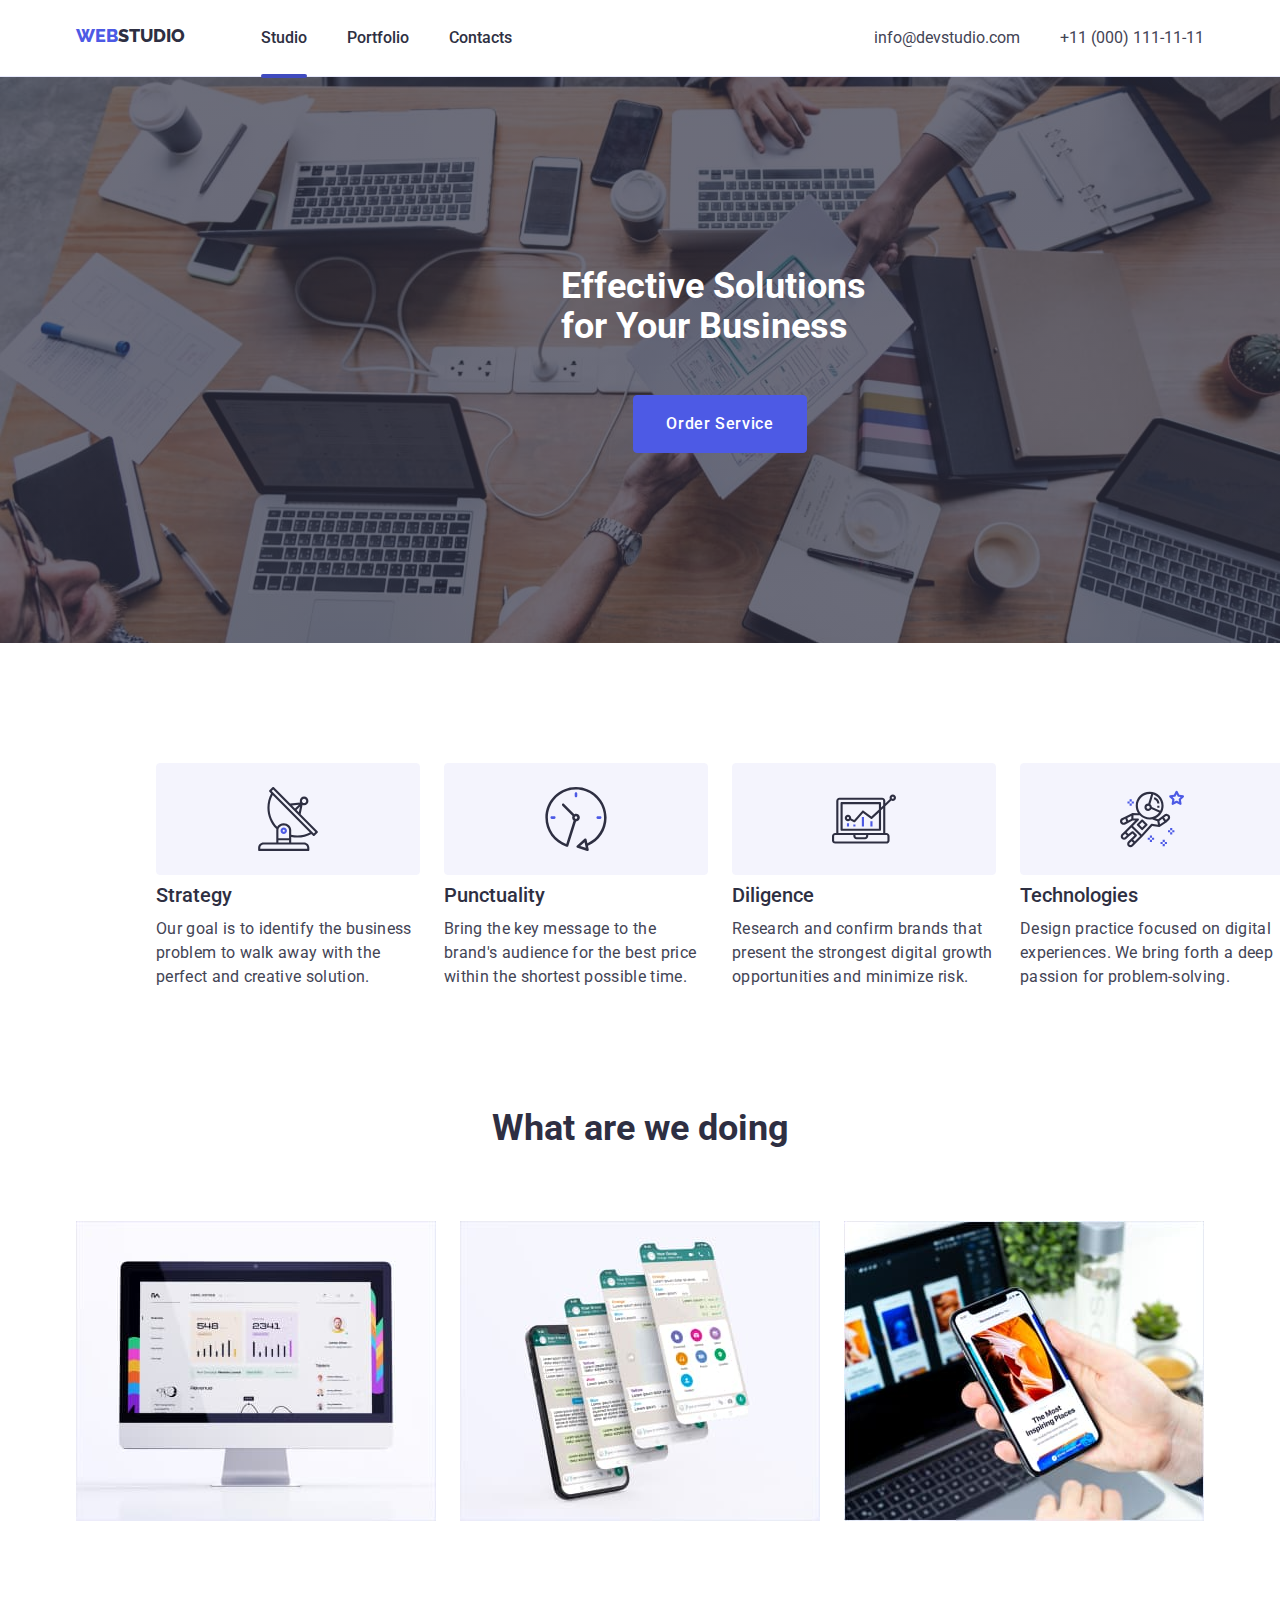
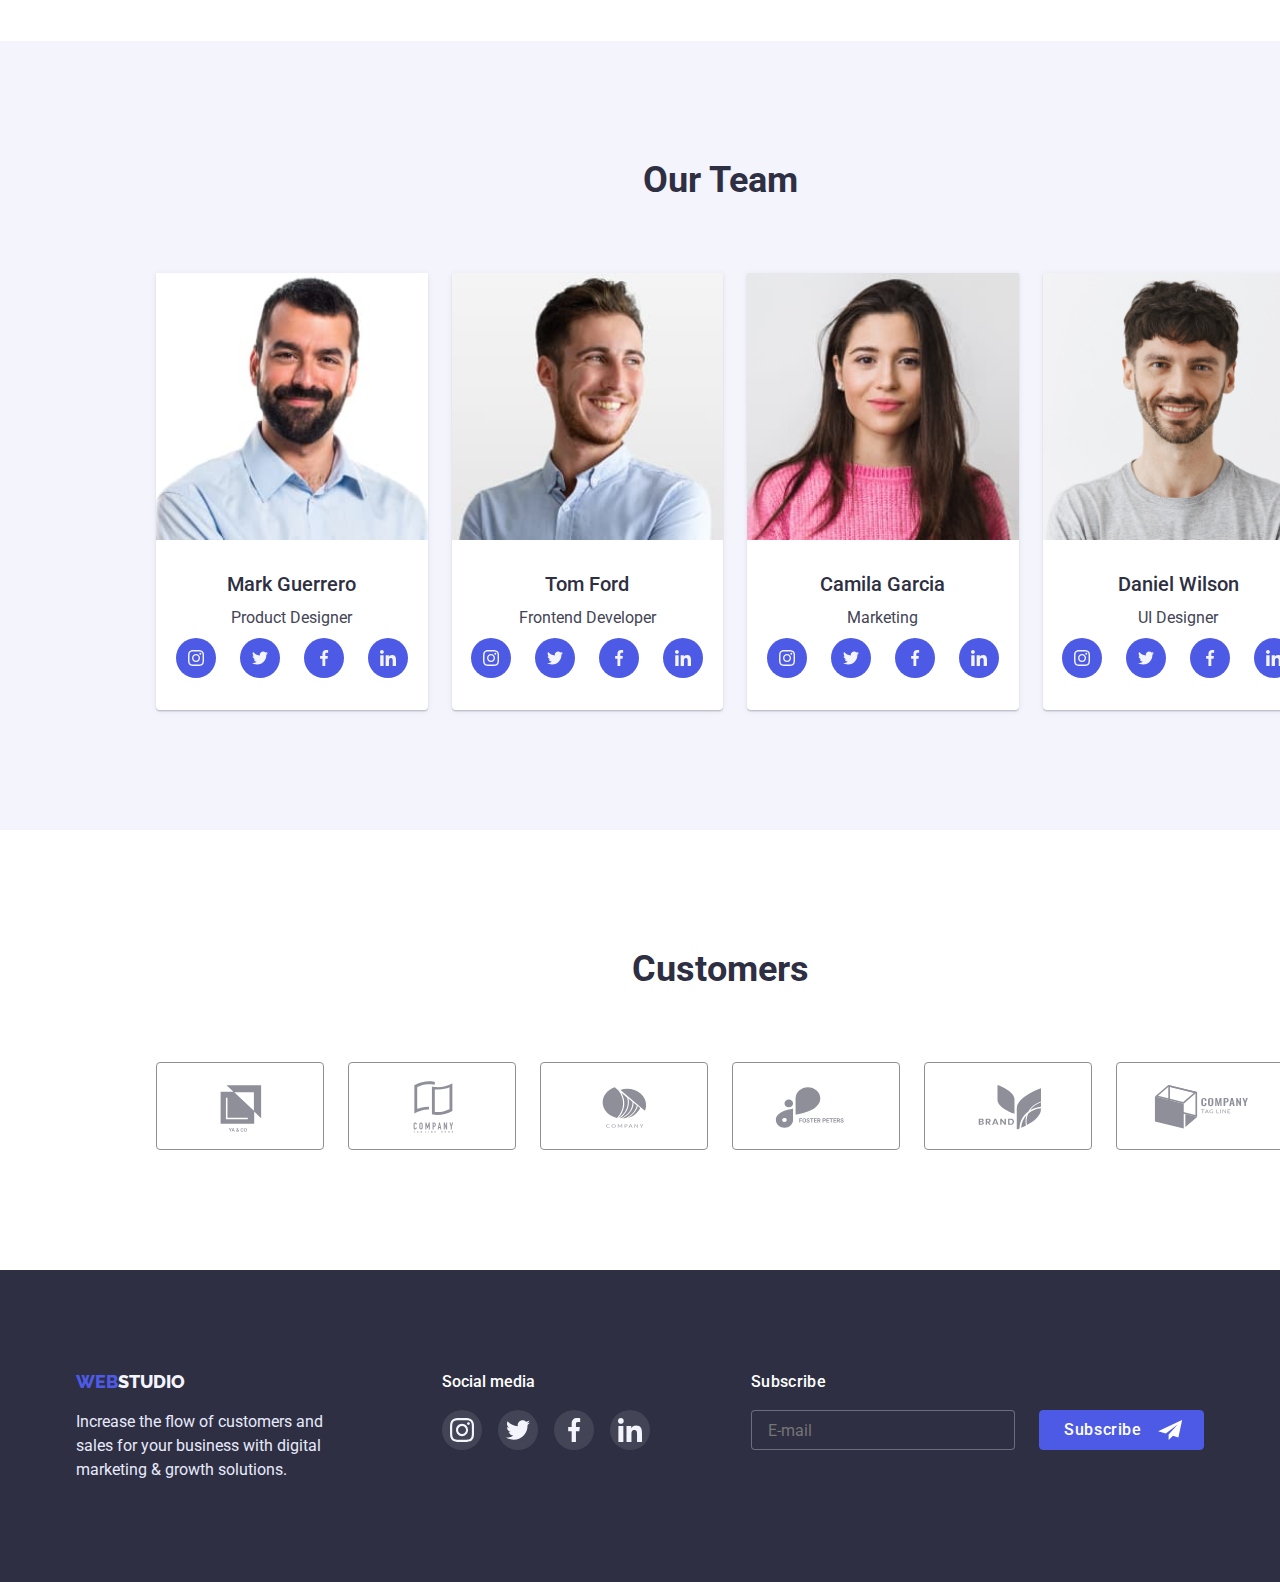
==== index.html @ 5dff62a4 "change" ====
<!DOCTYPE html>
<html lang="en">
<head>
    <meta charset="UTF-8">
    <meta http-equiv="X-UA-Compatible" content="IE=edge">
    <meta name="viewport" content="width=device-width, initial-scale=1.0">
    <link rel="preconnect" href="https://fonts.googleapis.com">
    <link rel="preconnect" href="https://fonts.gstatic.com" crossorigin>
    <link href="https://fonts.googleapis.com/css2?family=Raleway:wght@800&family=Roboto:wght@400;500;700;900&display=swap" rel="stylesheet">
    <link rel="stylesheet" href="https://cdnjs.cloudflare.com/ajax/libs/modern-normalize/1.1.0/modern-normalize.min.css">   
    <link rel="stylesheet" href="./css/style.css">
    <link rel="stylesheet" href="./css/styles.css">
    <title>Document</title>
</head>
<body>
    <!--Header-->
<header class="header">
    <div class="container header-container">
<nav class="nav">
     <a class="logo" href="./index.html"><span class="site-logo">WEB</span>STUDIO</a>
<ul class="nav-list list">
    <li class="header-item"> <a class="nav-link current" href="./index.html" >Studio</a> </li>
    <li class="header-item"> <a class="nav-link "  href="./portfolio.html">Portfolio</a> </li>
    <li class="header-item"> <a class="nav-link" href="./index.html">Contacts</a> </li>
</ul>
</nav>
<address class="address">
    <ul class="adress-list list"> 
    <li class="adress-item">
    <a class="mail-link" href="mailto:info@devstudio.com">info@devstudio.com</a>
    </li>
    <li class="adress-item">
        <a class="tel-link" href="tel:+110001111111">+11 (000) 111-11-11</a>
    </li>
    </ul>
</address>
</div>
</header>
<!--Main-->
<main>
    <!--Section 1-->
<section class="hero"> 
<div class="container">
     <h1 class="hero-text">Effective Solutions <span class="capitallize-hero">for</span> Your Business</h1>
    <button class="button-hero" type="button" data-modal-open>Order Service</button>
</div>
</section>
<!--Section 2-->
<section class="section">
    <div class="container">
    <h2 hidden> Our opportunities</h2>
    <div class="main-container-item">
<ul class="main-list list">
    <li class="main-item"> 
    <div class="icon-main">
    <svg class="icon-main-item"><use href="./images/icons.svg#icon-antenna"></use></svg>
    </div>
    <div class="title-main-div"><h3 class="main-title">Strategy</h3> </div> <p class="main-text">Our goal is to identify the business problem to walk away with the perfect and creative solution.</p>
</li>
<li class="main-item"> 
    <div class="icon-main">
        <svg class="icon-main-item"><use href="./images/icons.svg#icon-clock"></use></svg>
    </div>
    <div class="title-main-div"> <h3 class="main-title">Punctuality</h3> </div> <p class="main-text">Bring the key message to the brand's audience for the best price within the shortest possible time.
</p> 
</li>
<li class="main-item">
    <div class="icon-main">
        <svg class="icon-main-item"><use href="./images/icons.svg#icon-diagram"></use></svg>
    </div>
    <div class="title-main-div"> <h3 class="main-title">Diligence</h3> </div> <p class="main-text">Research and confirm brands that present the strongest digital growth opportunities and minimize risk.
    </p>
</li>
<li class="main-item"> 
    <div class="icon-main">
        <svg class="icon-main-item"><use href="./images/icons.svg#icon-astronaut"></use></svg>
    </div>
    <div class="title-main-div"> <h3 class="main-title">Technologies</h3> </div> <p class="main-text">Design practice focused on digital experiences. We bring forth a deep passion for problem-solving.
    </p> 
</li>
 </ul>
</div>
</div>
</section>
<!--Section 3-->
<section class="photos">
    <div class="container ">
<h2 class="photos-title">What are we doing</h2>
<ul class="photos-list list">
    <li class="photos-item"><img src="./images/photo-1.jpg" alt="pc" width="360"></li>
    <li class="photos-item"><img src="./images/photo-2.jpg" alt="mobile app" width="360"></li>
    <li class="photos-item"><img src="./images/photo-3.jpg" alt="phone in hand" width="360"></li>
</ul>
</div>
</section>
<!--Section 4-->
<section class="main-team">
    <div class="container team-container">
    <h2 class="team">Our Team</h2>
    <div class="team-container-item">
    <ul class="team-list list">
    <li class="team-item">
        <img src="./images/mark-photo.jpg" alt="mark on photo" width="264">
        <div class="team-content">
        <h3 class="team-title">Mark Guerrero</h3> <p class="team-text">Product Designer</p>
        <ul class="icon-social-list">
            <li class="icon-social-item"> <a class="icon-social-link" href="https://www.instagram.com/" target="_blank"><svg width="16" height="16"><use href="./images/icons.svg#icon-instagram"></use></svg> </a></li>
            <li class="icon-social-item"> <a class="icon-social-link" href="https://twitter.com/" target="_blank"><svg width="16" height="16"><use href="./images/icons.svg#icon-twitter"></use></svg> </a></li>
            <li class="icon-social-item"> <a class="icon-social-link" href="https://www.facebook.com/" target="_blank"><svg width="16" height="16"><use href="./images/icons.svg#icon-facebook"></use></svg> </a></li>
            <li class="icon-social-item"> <a class="icon-social-link" href="https://www.linkedin.com/" target="_blank"><svg width="16" height="16"><use href="./images/icons.svg#icon-linkedin"></use></svg> </a></li>
        </ul>
        </div>
    </li>
    <li class="team-item"> <img src="./images/tom-photo.jpg" alt="tom on photo" width="264">
        <div class="team-content">
        <h3 class="team-title">Tom Ford</h3> <p class="team-text">Frontend Developer</p>
        <ul class="icon-social-list">
            <li class="icon-social-item"> <a class="icon-social-link" href="https://www.instagram.com/" target="_blank"><svg width="16" height="16"><use href="./images/icons.svg#icon-instagram"></use></svg> </a></li>
            <li class="icon-social-item"> <a class="icon-social-link" href="https://twitter.com/" target="_blank"><svg width="16" height="16"><use href="./images/icons.svg#icon-twitter"></use></svg> </a></li>
            <li class="icon-social-item"> <a class="icon-social-link" href="https://www.facebook.com/" target="_blank"><svg width="16" height="16"><use href="./images/icons.svg#icon-facebook"></use></svg> </a></li>
            <li class="icon-social-item"> <a class="icon-social-link" href="https://www.linkedin.com/" target="_blank"><svg width="16" height="16"><use href="./images/icons.svg#icon-linkedin"></use></svg> </a></li>
        </ul>
    </div>
    </li>
    <li class="team-item"> <img src="./images/camila-photo.jpg" alt="camila on photo" width="264">
        <div class="team-content">
        <h3 class="team-title">Camila Garcia</h3> <p class="team-text">Marketing</p>
        <ul class="icon-social-list">
            <li class="icon-social-item"> <a class="icon-social-link" href="https://www.instagram.com/" target="_blank"><svg width="16" height="16"><use href="./images/icons.svg#icon-instagram"></use></svg> </a></li>
            <li class="icon-social-item"> <a class="icon-social-link" href="https://twitter.com/" target="_blank"><svg width="16" height="16"><use href="./images/icons.svg#icon-twitter"></use></svg> </a></li>
            <li class="icon-social-item"> <a class="icon-social-link" href="https://www.facebook.com/" target="_blank"><svg width="16" height="16"><use href="./images/icons.svg#icon-facebook"></use></svg> </a></li>
            <li class="icon-social-item"> <a class="icon-social-link" href="https://www.linkedin.com/" target="_blank"><svg width="16" height="16"><use href="./images/icons.svg#icon-linkedin"></use></svg> </a></li>
        </ul>
    </div>
    </li>
    <li class="team-item"> <img src="./images/danial-photo.jpg" alt="daniel on photo" width="264">
        <div class="team-content">
        <h3 class="team-title">Daniel Wilson</h3> <p class="team-text">UI Designer</p>
        <ul class="icon-social-list">
            <li class="icon-social-item"> <a class="icon-social-link" href="https://www.instagram.com/" target="_blank"><svg width="16" height="16"><use href="./images/icons.svg#icon-instagram"></use></svg> </a></li>
            <li class="icon-social-item"> <a class="icon-social-link" href="https://twitter.com/" target="_blank"><svg width="16" height="16"><use href="./images/icons.svg#icon-twitter"></use></svg> </a></li>
            <li class="icon-social-item"> <a class="icon-social-link" href="https://www.facebook.com/" target="_blank"><svg width="16" height="16"><use href="./images/icons.svg#icon-facebook"></use></svg> </a></li>
            <li class="icon-social-item"> <a class="icon-social-link" href="https://www.linkedin.com/" target="_blank"><svg width="16" height="16"><use href="./images/icons.svg#icon-linkedin"></use></svg> </a></li>
        </ul>
    </div>
    </div>
    </li>
    </ul>
</div>
</section>
<!--Section 5-->
<section class="customers">
    <div class="container customers-icon" >
        <h2 class="customers-title">Customers</h2>
        <div class="customers-container-item">
        <ul class="customers-list list">
            <li class="customer-item">  <svg class="icon-customer" width="104" height="56"><use  href="./images/icons.svg#icon-logo-1"></use></svg></li>
            <li class="customer-item">  <svg class="icon-customer" width="104" height="56"><use href="./images/icons.svg#icon-logo-2"></use></svg></li>
            <li class="customer-item">  <svg class="icon-customer" width="104" height="56"><use href="./images/icons.svg#icon-logo-3"></use></svg></li>
            <li class="customer-item">  <svg class="icon-customer" width="104" height="56"><use href="./images/icons.svg#icon-logo-4"></use></svg></li>
            <li class="customer-item">  <svg class="icon-customer" width="104" height="56"><use href="./images/icons.svg#icon-logo-5"></use></svg></li>
            <li class="customer-item">  <svg class="icon-customer" width="104" height="56"><use href="./images/icons.svg#icon-logo-6"></use></svg></li>
        </ul>
    </div>
    </div>

</section>
</main>
<!--Footer-->
<footer class="footer">
    <div class="container container-footer">
    <div class="footer-container">
    <a class="logo-footer" href="./index.html"><span class="site-logo">WEB</span>STUDIO</a>
<p class="footer-text">
 Increase the flow of customers and sales for your business with digital marketing & growth solutions.
</p>
</div>
<div class="footer-container-social">
    <h3 class="footer-social-title">Social media</h3>
    <ul class="footer-social-list">
        <li class="footer-social-item"> <a class="footer-social-link" href="https://www.instagram.com/" target="_blank"><svg width="24" height="24"><use href="./images/icons.svg#icon-instagram"></use></svg> </a></li>
        <li class="footer-social-item"> <a class="footer-social-link" href="https://twitter.com/" target="_blank"><svg width="24" height="24"><use href="./images/icons.svg#icon-twitter"></use></svg> </a></li>
        <li class="footer-social-item"> <a class="footer-social-link" href="https://www.facebook.com/" target="_blank"><svg width="24" height="24"><use href="./images/icons.svg#icon-facebook"></use></svg> </a></li>
        <li class="footer-social-item"> <a class="footer-social-link" href="https://www.linkedin.com/" target="_blank"><svg width="24" height="24"><use href="./images/icons.svg#icon-linkedin"></use></svg> </a></li>
    </ul>
</div>
<form class="subscribe">
<div class="subscribe-form"> 
<label class="title-subscribe">Subscribe</label>
<input class="footer-subscribe" type="email" name="email" placeholder="E-mail">
</div>
<button class="button-subscribe-footer" type="submit">Subscribe <span class="block-ison-subscribe"><svg class="icon-subscribe" width="24" height="20"><use href="./images/icons.svg#icon-icon-send"></use></svg></span></button>
</form>
</div>
</footer>
<div class="backdrop is-hidden" data-modal>
    <div class="modal-btn">
    <button class="button-hero-close" type="button" data-modal-close>
    <svg  class="icon-cross" width="8" height="8"><use href="./images/icons.svg#icon-cross"></use></svg>
    </button>
     <form class="form">
        <div class="form-text">
          <p class="text-form">Leave your contacts and we will call you back</p>
        </div>
        <div class="form-pitch">
        <label for="name" class="form-label">Name</label>
        <input type="name" name="name" id="name" class="form-input"/>
        <svg class="icon-form" width="18" height="18"><use href="./images/icons.svg#icon-icon-human"></use></svg>
        </div>
        <div class="form-pitch">
        <label for="tel">Phone</label>
        <input type="tel" name="phone" id="tel">
        <svg class="icon-form-big" width="18" height="24"><use href="./images/icons.svg#icon-icon-phone"></use></svg>
        </div>
        <div class="form-pitch">
        <label for="mail">Email</label>
        <input type="email" name="mail" id="mail">
        <svg class="icon-form-big" width="18" height="24"><use href="./images/icons.svg#icon-icon-email"></use></svg>
        </div>
        <div class="textarea">
            <label for="coment">Comment</label>
        <textarea type="text-area" name="comment" id="coment" placeholder="Text input"></textarea>
        </div>
        <label class="checkbox-pitch" for="policy">
          <input class="checkbox" type="checkbox" name="policy" value="policy" id="policy">
          <span class="border-checkbox"></span>
          <span class="text-checkbox"> I accept the terms and conditions of the <a class="form-privacy" href="">Privacy Policy</a> </span>
        </label>
        <div class="button-form-send">
        <button class="button-form" type="submit">Send</button>
        </div>
     </form>
    </div>
<script src="./js/modal.js"></script>
</body>
</html>
---- css/style.css ----
*,
*::before,
*::after {
    box-sizing: border-box;
}
:root {
  --primary-font: 'Raleway', sans-serif;
  --text-hover-focus-color: #404BBF;
  --primary-text-color: #2E2F42;
  --secondari-text-color: #434455;
}

.list {
    list-style: none;
    margin: 0;
    padding: 0;
}

h1, h2, h3, h4, h5, h6, p {
    margin: 0;
}

ul {
    margin: 0;
}

/*-------COMPONENTS-------*/

.container {
    padding: 0 15px;
    margin-left: auto; 
    margin-right: auto;
    width: 1158px;
}

@media screen and (min-width: 320px) {
    .container {
        width: 428px;
    }
}

    @media screen and (min-width: 768px) {
        .container {
            width: 768px;
        }
    } 

         @media screen and (min-width: 1140px) {
            .container {
                width: 1158px;
            }

        }

.button-container, .header-container, .nav-list, .adress-list, .button-list, .images-list, .photos-list, .icon-item, .team-list-icons, .team-icon, .subscribe  {
    display: flex;
}

.hero-text, .button-hero {
    display: block;
}

.section, .photos {
    padding-top: 120px;
}

.portfolio-main {
    padding-top: 100px;
    padding-bottom: 120px;
}

.header, .image-border {
    border: 1px solid #E7E9FC;
    border-top-style: none;
}

.logo, .nav-link, .mail-link, .tel-link {
    padding-top: 24px;
    padding-bottom: 28px;
}

img {
    display: block;
    width: 100%;
    max-width: 100%;
    height: auto;
}

body {
    /* padding-top: 73px; */
    background-color: #FFFFFF;
    font-family: 'Roboto', sans-serif;
    color:var(--secondari-text-color)
}

/*--------Logo--------*/

.logo {
    font-family: var(--primary-font);
    color: var(--primary-text-color);
    font-weight: 800;
    font-size: 18px;
    line-height: 1.33;
    text-decoration:none;
}
.site-logo {
    color: #4D5AE5;
}


/*--------HEADER container---------*/

.header {
    border-top-style: none;
    border-left-style: none;
    border-right-style: none;
    box-shadow: 0px 2px 1px rgba(46, 47, 66, 0.08), 0px 1px 1px rgba(46, 47, 66, 0.16), 0px 1px 6px rgba(46, 47, 66, 0.08);
} 

.header-container {
    align-items: center;   
} 

/*--------NAV--------*/
.nav {
    display: flex;
    align-items: center;
}

.nav-list {
    margin-left: 76px;
}

.nav-list .header-item:not(:last-child) {
    margin-right: 40px;
}

.nav-link {
font-weight: 500;
font-size: 16px;
line-height: 1.5;
color: #2E2F42;
text-decoration: none;

transition-property: color;
transition-duration: 250ms;
transition-timing-function: cubic-bezier(0.4, 0, 0.2, 1);

}

.current {
    position: relative;
}

 .current::after {
    content: "";
    display: block;
    position: absolute;
    border-radius: 2px;
    background-color: #404BBF;
    width: 100%;
    height: 4px;
    margin-top: 24px;
    
 }


/*-----HOVER-FOCUS------*/

.nav-link:hover,
.nav-link:focus,
.mail-link:hover,
.mail-link:focus,
.tel-link:hover,
.tel-link:focus {
 color: var(--text-hover-focus-color);
}
/*---------Contact--------*/

address {
    margin-left: auto;
}

.adress-list .adress-item:first-child {
 margin-right: 40px;
}

.mail-link,
.tel-link {

font-style: normal;
font-weight: 400;
font-size: 16px;
line-height: 1.5;
text-decoration: none;
color: var(--secondari-text-color); 

transition-property: color;
transition-duration: 250ms;
transition-timing-function: cubic-bezier(0.4, 0, 0.2, 1);

}

/*-----Hero-----*/


.hero-text {
   font-weight: 700;
   font-size: 56px;
   line-height:1.11;
   color: #FFFFFF;
   max-width: 494px;
   margin-left: auto;
   margin-right: auto;
   }


    .hero {
        width: 1440px;
        background-image: linear-gradient( rgba(46, 47, 66, 0.7), rgba(46, 47, 66, 0.7)), url(../images/backround-hero.jpg);
        background-size: cover;
        background-repeat: no-repeat;
        padding-top: 190px;
        padding-bottom: 190px;
        }

        .hero-text {    
            margin-bottom: 50px;
            font-weight: 700;
            font-size: 56px;
            line-height:1.11;
            color: #FFFFFF;
            margin: 0 auto;
            margin-bottom: 48px;
            max-width: 500px;
            }

            @media screen and (min-width: 320px) {
                .hero {
                width: 428px;
                background-image: linear-gradient( rgba(46, 47, 66, 0.7), rgba(46, 47, 66, 0.7)), url(../images/backround-hero.jpg);
                background-size: cover;
                background-repeat: no-repeat;
                padding-top: 112px;
                padding-bottom: 112px;
            }
            
            .hero-text {
            font-size: 36px;
            line-height:1.11;
            color: #FFFFFF;
            max-width: 318px;
            }
            .capitallize-hero {
            
               text-transform: capitalize;
               font-size: 36px;
               line-height:1.11;
               color: #FFFFFF;
               margin-left: auto;
               margin-right: auto;
            }
            }


            @media screen and (min-width: 768px) {
                .hero {
                    width: 768px;
                    background-image: linear-gradient( rgba(46, 47, 66, 0.7), rgba(46, 47, 66, 0.7)), url(../images/backround-hero.jpg);
                    background-size: cover;
                    background-repeat: no-repeat;
                    padding-top: 112px;
                    padding-bottom: 108px;
                     }

                     .capitallize-hero {
                        text-transform: lowercase;
                    }

            }

          @media screen and (min-width: 1140px) {
               .hero {
                width: 1440px;
                background-image: linear-gradient( rgba(46, 47, 66, 0.7), rgba(46, 47, 66, 0.7)), url(../images/backround-hero.jpg);
                background-size: cover;
                background-repeat: no-repeat;
                padding-top: 190px;
                padding-bottom: 190px;
               }
          }


.button-hero {

background-color: #4D5AE5;
font-weight: 500;
font-size: 16px;
line-height: 1.5;
cursor: pointer;
color: #FFFFFF;
letter-spacing: 0.04em;

border-radius: 4px;
margin: 0 auto;
padding: 16px 32px;
border: 1px solid #4D5AE5;

transition-property: background-color, border;
transition-duration: 250ms;
transition-timing-function: cubic-bezier(0.4, 0, 0.2, 1);
}

.button-hero:hover,
.button-hero:focus {
    border: 1px solid var(--text-hover-focus-color);
    background-color: var(--text-hover-focus-color);
}

/*-----Main-----*/

    .section {
        width: 428px;
        padding-top: 96px;
     }

     .main-container-item {
        margin: 0 auto;
    }

     @media screen and (max-width: 1139px) {
        .section {
            padding-bottom: 96px;
        }
     }

    .main-title {
    font-weight: 700;
    font-size: 36px;
    line-height: 1.11;
    }

    .main-text {
    font-weight: 500;
    letter-spacing: 0.02em;
    font-size: 16px;
    line-height: 1.5;
    color: var(--secondari-text-color);
    }

    .main-container-item {
        width: 396px;
    }

    .main-list {
        display: flex;
        flex-wrap: wrap;
        margin-top: -72px;
    }

     .main-item {
            margin-top: 72px;
        }

    @media  screen and (min-width: 768px) {
        .section {
            width: 768px;
        }
        .main-container-item {
            width: 736px;
        }
        .main-list {
            margin-left: -24px;
        }
        .main-item {
            flex-basis: calc((100% / 2) - 24px);
            margin-left: 24px;
        }
    }

    @media screen and (min-width: 1140px) {
        .section {
            width: 1440px;
            padding-top: 120px;
        }
        .main-container-item {
            width: 1128px;
        }
        .main-item {
            flex-basis: calc((100% / 4) - 24px);
        }
        .main-title {
            margin-bottom: 10px;
            font-weight: 500;
            font-size: 20px;
            line-height: 1.2;
            color: var(--primary-text-color)
            }
        .main-text {
            font-weight: 400;
            font-size: 16px;
            line-height: 1.5;
            color: var(--secondari-text-color);
            }
        }      

    @media screen and (max-width: 428px) {
        .title-main-div {
            display: flex;
            justify-content: center;
            margin-bottom: 8px;
        } 
    }
@media screen and (max-width: 1139px) {
    .icon-main {
        position: absolute;
        opacity: 0;
    }
}
            
        .icon-main {
            display: flex;
            justify-content: center;
            align-items: center;
            width: 264px;
            height: 112px;
            border: 1px solid #F4F4FD;
            background-color: #F4F4FD;
            border-radius: 4px;
            margin-bottom: 8px;
            }

        
            .icon-main-item {
                height: 64px;
                width: 64px;
            }




/*------------Main-photos-list---------------*/

@media screen and (max-width: 1140px) {
    
.photos {
    opacity: 0;
    position: absolute;
}
}

.photos-container {
 padding-bottom: 120px;
}

.photos {
    padding-bottom: 120px;
}
.photos-list .photos-item:not(:last-child) {
 margin-right: 24px;
}

.photos-title {
  margin-bottom: 72px;

  font-weight: 700;
  font-size: 36px;
  line-height: 1.11;
  text-align: center;
  color: var(--primary-text-color)

}

/*-----Main-team-----*/

.icon-social-list {
    display: flex;
    padding: 0;
}

.icon-social-link {
    padding: 12px;
    width: 40px;
    height: 40px;
    border-radius: 50%;
}

.icon-social-item {
    display: flex;
    width: 40px;
    height: 40px;
    border-radius: 50%;
    background-color: #4D5AE5;

    transition-property: background-color;
    transition-duration: 250ms;
    transition-timing-function: cubic-bezier(0.4, 0, 0.2, 1);
}

.icon-social-item:hover,
.icon-social-link:focus {
    background-color: #404BBF;
}

.icon-social-list .icon-social-item:not(:last-child) {
    margin-right: 24px;
   }

.icons-social {
    height: 16px;
    width: 16px;
}

.main-team {
    width: 428px;
    margin: 0 auto;
    background-color: #F4F4FD;
    padding-top: 96px;
    padding-bottom: 128px;
}

.team-container-item {
    width: 264px;
    margin: 0 auto;
}

    .team-item {
        background-color: #FFFFFF;
        box-shadow: 0px 1px 6px rgba(46, 47, 66, 0.08), 0px 1px 1px rgba(46, 47, 66, 0.16), 0px 2px 1px rgba(46, 47, 66, 0.08);
        border-radius: 0px 0px 4px 4px;
        width: 100%;
    }

@media screen and (min-width: 767px) {
    
    .main-team {
        width: 768px;
    }
    .team-container-item {
        width: 552px;
    }
    .main-team {
        padding-bottom: 104px;
    }
    .team-list {
        display: flex;
        flex-wrap: wrap;
        margin-left: -24px;
        margin-top: -64px;
    }
    .team-item {
        flex-basis: calc(( 100% / 2 ) - 24px);
        margin-top: 64px;
        margin-left: 24px;
    }
}


@media screen and (min-width: 1140px) {
    .main-team {
        width: 1440px;
        padding-top: 120px;
        padding-bottom: 120px;
    }
    .team-container-item {
        width: 1158px;
    }
    .team-item {
        flex-basis: calc((100% / 4 ) - 24px);
      } 
}

@media screen and (max-width: 767px) {
    .team-item:not(:last-child) {
       margin-bottom: 72px;
    }
}


.team {
    margin-bottom: 72px;
    font-weight: 700;
    font-size: 36px;
    line-height: 1.11;
    text-align: center;
    color: var(--primary-text-color)
    }

.team-title {
margin-bottom: 10px;
font-weight: 500;
font-size: 20px;
line-height: 1.2;
color: var(--primary-text-color)
}
.team-text {
font-weight: 400;
font-size: 16px;
line-height: 1.5;
padding-bottom: 8px;
color: var(--secondari-text-color);
}

.team-content {
    display: flex;
    flex-direction: column;
    align-items: center;
    padding: 32px 16px;
}

/*--------Customers--------*/

.customers {
    margin: 0 auto;
    padding-top: 96px;
    padding-bottom: 96px;
}

.customers-title {
    font-weight: 700;
    font-size: 36px;
    line-height: 1.11;
    color: var(--primary-text-color);
    display: flex;
    justify-content: center;
    margin-bottom: 72px;
}

.customers-container-item {
    width: 376px;
    margin: 0 auto;
}

.customers-list {
    display: flex;
    flex-wrap: wrap; 
    margin-top: -72px;
    margin-left: -16px;
}

.customer-item {
    display: flex;
    align-items: center;
    justify-content: center;
    padding: 16px 32px;
    width: 168px;
    height: 88px;
    fill:#8e8f99;
    border: 1px solid #8E8F99;
    border-radius: 4px;
    cursor: pointer;

    transition-property: fill, border;
    transition-duration: 250ms;
    transition-timing-function: cubic-bezier(0.4, 0, 0.2, 1);

    flex-basis: calc((100% / 2 ) - 16px);
    margin-top: 72px;
    margin-left: 16px;
}

@media screen and (min-width: 768px) {
    .customers {
        width: 768px;
    }
    .customers-container-item {
        width: 618px;
    }
    .customers-list {
        margin-left: -24px;
    }
    .customer-item {
        flex-basis: calc((100% / 3 ) - 24px);
        margin-left: 24px;
    }
}

@media screen and (min-width: 1140px) {
    .customers {
        width: 1440px;
        padding-top: 120px;
        padding-bottom: 120px;
    }
    .customers-container-item {
        width: 1128px;
    }
    .customer-item {
        flex-basis: calc((100% / 6 ) - 24px);
    }
}

.customer-item:hover {
    fill: #404BBF;
    border: 1px solid #404BBF;
}

/*-----Footer-----*/


.footer {
    padding-top: 100px;
    padding-bottom: 100px;
    background-color: var(--primary-text-color)
}

.container-footer {
    display: flex;
    justify-content: space-between;

}

.logo-footer {
font-weight: 800;
font-size: 18px;
line-height: 1.33;
color: #F4F4FD;
text-decoration: none;
font-family: var(--primary-font);
}

.footer-text {
margin-top: 16px;
font-weight: 400;
font-size: 16px;
line-height: 1.5;
color: #E7E9FC;
max-width: 264px;
}


/*---------------FOOTER SOCIAL----------------*/


.footer-social-list {
    display: flex;
    padding: 0;
}

.footer-social-item {
    display: flex;
    width: 40px;
    height: 40px;
    border-radius: 50%;
   background-color: rgba(255, 255, 255, 0.1);

   transition-property: background-color;
   transition-duration: 250ms;
   transition-timing-function: cubic-bezier(0.4, 0, 0.2, 1);
}

.footer-social-link {
    width: 40px;
    height: 40px;
    border-radius: 50%;
    padding: 8px;
}

.footer-social-item:hover,
.footer-social-link:focus {
    background-color: #31D0AA;
}



.footer-social-item:not(:last-child) {
    margin-right: 16px;
}

.footer-social-title {
font-weight: 500;
font-size: 16px;
line-height: 1.5;
color: #FFFFFF;
margin-bottom: 16px;
}

/*----------FOOTER-SUBSCRIBE----------*/


.title-subscribe {
    display: block;
    font-weight: 500;
    font-size: 16px;
    line-height: 1.5;
    letter-spacing: 0.02em;
    color: #FFFFFF;
}

.footer-subscribe {
    background-color: var(--primary-text-color);
    border: 1px solid rgba(255, 255, 255, 0.3);
    border-radius: 4px;
    color: rgba(255, 255, 255, 0.3);

    width: 264px;
    height: 40px;
    margin-top: 16px;
    padding: 8px 16px;

   transition-property: color, border-color;
   transition-duration: 250ms;
   transition-timing-function: cubic-bezier(0.4, 0, 0.2, 1);
}

.footer-subscribe:focus {
    color: #FFFFFF;
    border-color: #FFFFFF;
}

.button-subscribe-footer {
    display: flex;
    align-items: center;
    width: 165px;
    height: 40px;
    font-weight: 500;
    font-size: 16px;
    line-height: 1.5;
    letter-spacing: 0.04em;
    color: #FFFFFF;
    border: 1px solid #4D5AE5;
    background-color: #4D5AE5;
    border-radius: 4px;
    margin-top: 40px;
    margin-left: 24px;
    padding: 8px 24px;
    cursor: pointer;
    transition-property: background-color;
    transition-duration: 250ms;
    transition-timing-function: cubic-bezier(0.4, 0, 0.2, 1);
}

.button-subscribe-footer:hover,
.button-subscribe-footer:focus {
    background: #404BBF;
}

.block-ison-subscribe {

    display: flex;
    margin-left: 16px;
    fill: #FFFFFF;
}


/*-------------------PORTFOLIO-------------------*/


.button-list {
    display: flex;
    justify-content: center;
    margin-bottom: 76px;
}

.button-list .button-item:not(:last-child) {
    margin-right: 24px;
}

.button-portfolio {
    font-weight: 500;
    font-size: 16px;
    line-height: 1.5;
    font-family: inherit;
    background-color:  #F4F4FD;
    color: #4D5AE5;
    cursor: pointer;
    letter-spacing: 0.04em;
    padding: 12px 24px;
    border: 1px solid #E7E9FC;
    border-radius: 4px;

    transition-property: background-color, color, box-shadow, border;
    transition-duration: 250ms;
    transition-timing-function: cubic-bezier(0.4, 0, 0.2, 1);

}
.button-portfolio:hover,
.button-portfolio:focus {
    color: #FFFFFF;
    background-color: var(--text-hover-focus-color);
    box-shadow: 0px 3px 1px rgba(0, 0, 0, 0.1), 0px 2px 1px rgba(0, 0, 0, 0.08), 0px 2px 2px rgba(0, 0, 0, 0.12);
    border: 1px solid var(--text-hover-focus-color)
}

/*-------Images portfolio--------*/

.portfolio-container {
    width: 1158px;
    margin-left: auto;
    margin-right: auto;
    padding-left: 15px;
    padding-right: 15px;
}

.images-item:hover .overflov .overflov-title,
.overflov-focus:focus .overflov .overflov-title, .images-item {
 transform: translateY(0%);
}


/* .images-item:hover::before .overflov-title {
    opacity: 1;
} */

.overflov-focus {
   text-decoration: none;
   transition-property: transform;
   transition-duration: 250ms;
   transition-timing-function: cubic-bezier(0.4, 0, 0.2, 1);
}

.overflov {
  position: relative;
   overflow: hidden;

   transition-property: transform;
   transition-duration: 250ms;
   transition-timing-function: cubic-bezier(0.4, 0, 0.2, 1);
}

/* .overflov::before {
    position: absolute;
    display: inline-block;
    content: "";
    width: 100%;
    height: 100%;
    background-color: #404BBF;
    transform: translatey(100%);
    transition: transform 250ms ease;
    opacity: 0;
} */

.overflov-title {
  position: absolute;
  top: 0;
  left: 0;
  background-color: #404BBF;
  width: 100%;
  height: 100%;
  transform: translateY(100%);
  
   transition-property: transform;
   transition-duration: 250ms;
   transition-timing-function: cubic-bezier(0.4, 0, 0.2, 1);
}


.text-overflov {
    font-weight: 400;
    font-size: 16px;
    line-height: 1.5;
    color: #F4F4FD;
    width: 294px;
    margin-left: 32px;
    margin-top: 40px;
}


.images-list {
    padding: 0;
    margin: 0;
    flex-wrap: wrap;
    margin-left: -24px;
    margin-top: -48px;
}


 .images-list > .images-item {
    flex-basis: calc(100% /3 - 24px );
    margin-left: 24px;
    margin-top: 48px;
}  

.images-item {
    cursor: pointer;

   transition-property: box-shadow;
   transition-duration: 250ms;
   transition-timing-function: cubic-bezier(0.4, 0, 0.2, 1);
}

.images-item:hover,
.images-item:focus {
    box-shadow: 0px 1px 6px rgba(46, 47, 66, 0.08), 0px 1px 1px rgba(46, 47, 66, 0.16), 0px 2px 1px rgba(46, 47, 66, 0.08);
}

.image-border {
    padding: 32px 16px;
}

.images-title {
margin-bottom: 8px;
font-weight: 500;
font-size: 20px;
line-height: 1.2;
color: var(--primary-text-color);
}

.images-text {
font-weight: 400;
font-size: 16px;
line-height: 1.2;
color: var(--secondari-text-color);
} 



/*--------FORM--------*/


.backdrop {
    position: fixed;
    top: 0%;
    left: 0%;
    width: 100%;
    height: 100%;
    background-color: rgba(46, 47, 66, 0.4);
    transition-duration: 250ms;
    transition-timing-function: cubic-bezier(0.4, 0, 0.2, 1);
    }
    
    .modal-btn {
    position: absolute;
    top: 50%;
    left: 50%;
    transform: translate(-50%, -50%);
    width: 408px;
    height: 584px;
    background-color: #FCFCFC;
    
    transition-property: background-color;
    transition-duration: 250ms;
    transition-timing-function: cubic-bezier(0.4, 0, 0.2, 1);
    }
    
    .is-hidden {
        opacity: 0;
        pointer-events: none;
    }
    
    .button-hero-close {
        position: absolute;
        display: flex;
        width: 24px;
        height: 24px;
        margin-left: 360px;
        margin-top: 24px;
        background-color: #FCFCFC;
        border: 1px solid #E7E9FC;
        border-radius: 50%;
        cursor: pointer;
        justify-content: center;
        align-items: center;
        transition-property: background-color, border, fill;
        transition-duration: 250ms;
        transition-timing-function: cubic-bezier(0.4, 0, 0.2, 1);
    }
    
    
    .button-hero-close:hover {
        fill: #FFFFFF;
        border: 1px solid #404BBF;
         background-color: #404BBF;
    }


.form {
    margin-top: 72px;
    margin-bottom: 24px;
    padding-left: 24px;
    padding-right: 24px;
}

.form-text {
    display: flex;
    justify-content: center;
}

.text-form {
font-weight: 500;
font-size: 16px;
line-height: 1.5;
color: #2E2F42;
margin-bottom: 14px;
letter-spacing: 0.02em;
}



.form-pitch input {
    border: 1px solid rgba(33, 33, 33, 0.2);
    border-radius: 4px;
    padding-top: 11px;
    padding-bottom: 11px;
    padding-left: 38px;
    padding-right: 16px;
    height: 40px;

}

.form-pitch:focus {
    border-color: #4D5AE5;
}

.form-pitch {
    position: relative;
    display: flex;
    flex-direction: column;
    margin-bottom: 8px;

    transition-property: fill, border-color;
   transition-duration: 250ms;
   transition-timing-function: cubic-bezier(0.4, 0, 0.2, 1);
}

.form-pitch:focus-within .icon-form,
.form-pitch:focus-within .icon-form-big {
    fill: #4D5AE5;
}

.icon-form {
    position: absolute;
    top: 50%;
    left: 19px;
}

.icon-form-big {
    position: absolute;
    top: 45%;
    left: 19px;
}

label[for="tel"],
label[for="name"],
label[for="mail"],
label[for="coment"] {
    font-weight: 400;
    font-size: 12px;
    line-height: 1.16;
    color: #8E8F99;
    letter-spacing: 0.01em;
    margin-bottom: 4px;
}


textarea {
    position: relative;
    display: flex;
    flex-direction: column;
    width: 360px;
    height: 120px;
    font-size: 12px;
    border: 1px solid rgba(33, 33, 33, 0.2);
    border-radius: 4px;
    resize: none;
    padding: 8px 16px;
}


.checkbox-pitch {
    display: flex;
    align-items: center;
    margin-top: 16px;
}


.checkbox {
   position: absolute;
   width: 1px;
   height: 1px;
   margin: -1px;
   border: 0;
   padding: 0;
   clip: rect(0 0 0 0);
   overflow: hidden;
}

.border-checkbox {
    width: 16px;
    height: 16px;
    border: 1.25px solid #2E2F42;
    border-radius: 2px;
    margin-right: 8px;
}

.checkbox:checked + .border-checkbox {
    border-color: #404BBF;
    background-image: url(../images/icon-checkbox.svg);
    background-size: contain;
    background-origin: border-box;
}

.form-privacy {
    color: #4D5AE5;
}
 
.text-checkbox{
    font-weight: 400;
    font-size: 12px;
    line-height: 1.3;
    letter-spacing: 0.04em;
    color: #757575;
}

.button-form-send {
    display: flex;
    justify-content: center;
    margin-top: 24px;
    margin-bottom: 24px;
}

.button-form {
    font-weight: 500;
    font-size: 16px;
    line-height: 1.5;
    color: #FFFFFF;
    background-color: #4D5AE5;

    width: 169px;
    height: 56px;
    border: 1px solid #4D5AE5;
    border-radius: 4px;
    padding: 16px 32px;
    box-shadow: 0px 4px 4px rgb(0 0 0 / 15%);

   transition-property: backround-color, box-shadow;
   transition-duration: 250ms;
   transition-timing-function: cubic-bezier(0.4, 0, 0.2, 1);

}

.button-form:hover,
.button-form:focus {
background-color: #404BBF;
box-shadow: 0px 4px 4px rgba(0, 0, 0, 0.15);
}
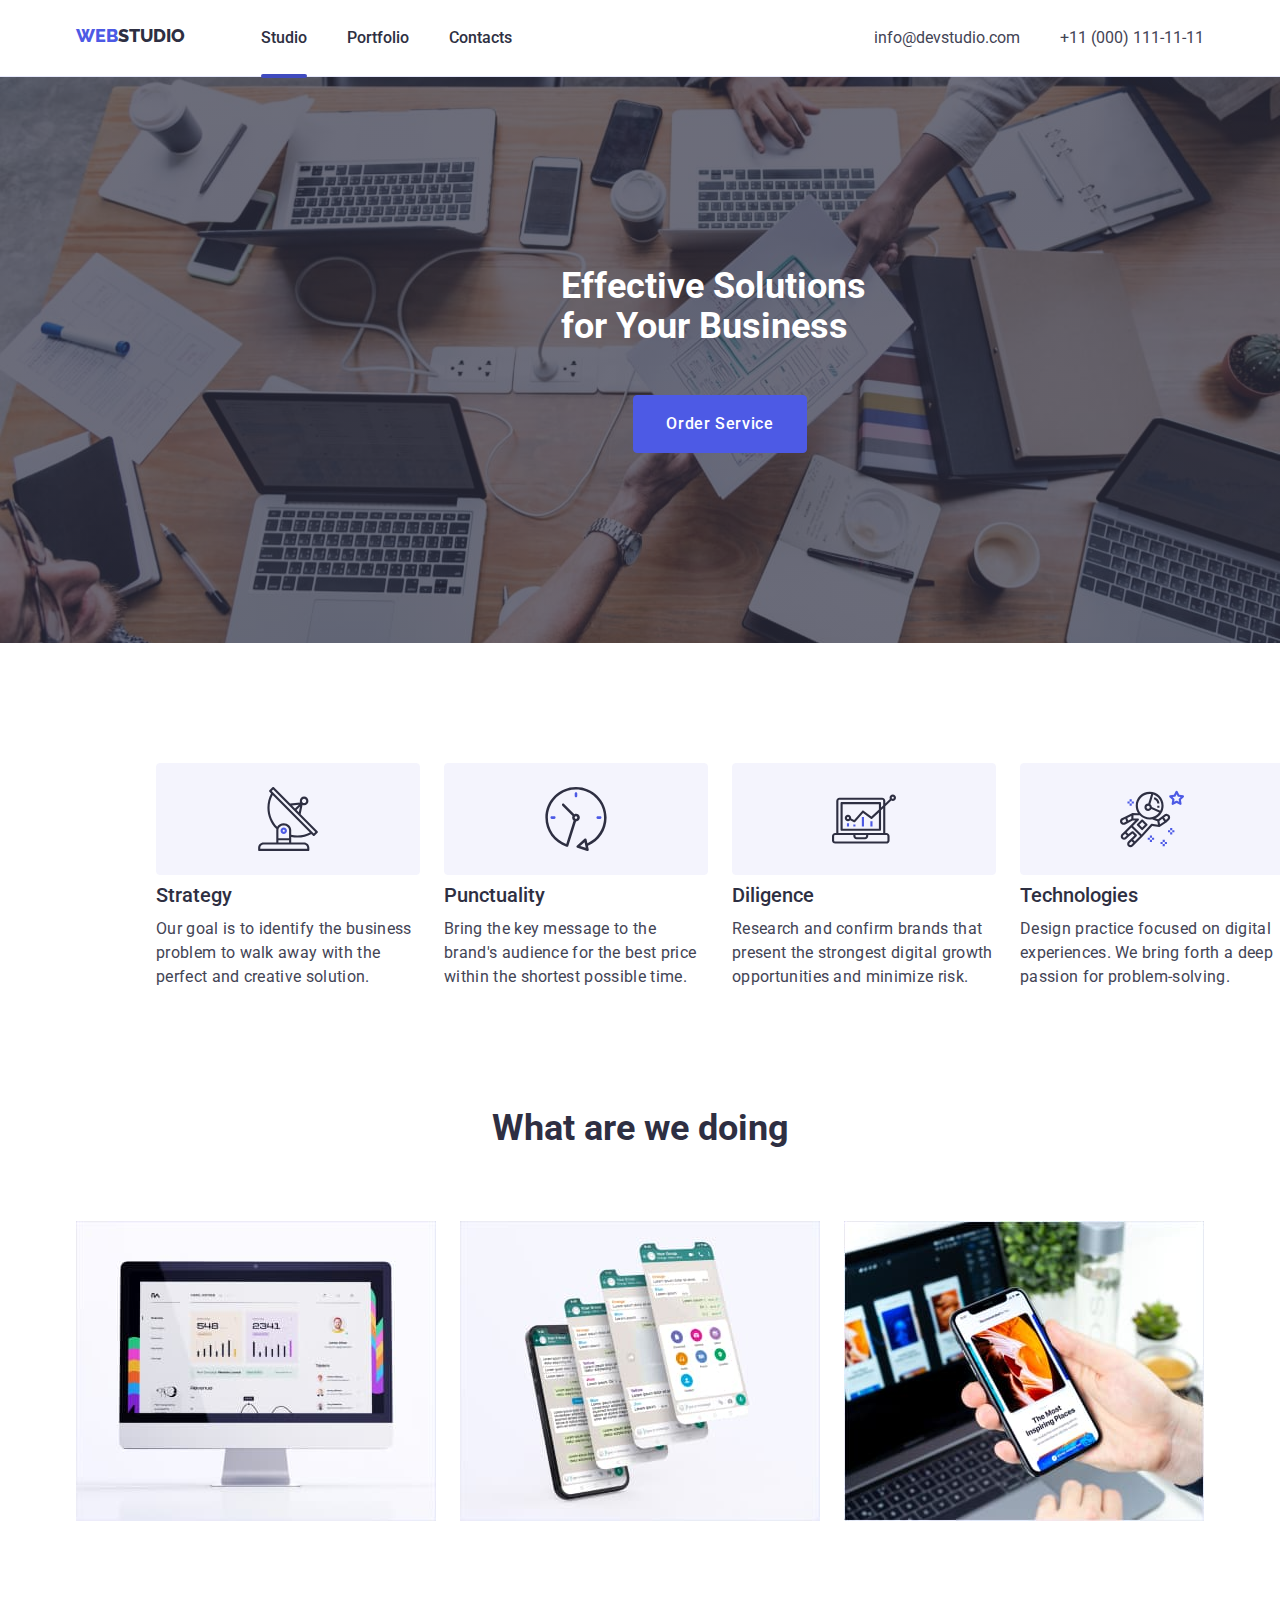
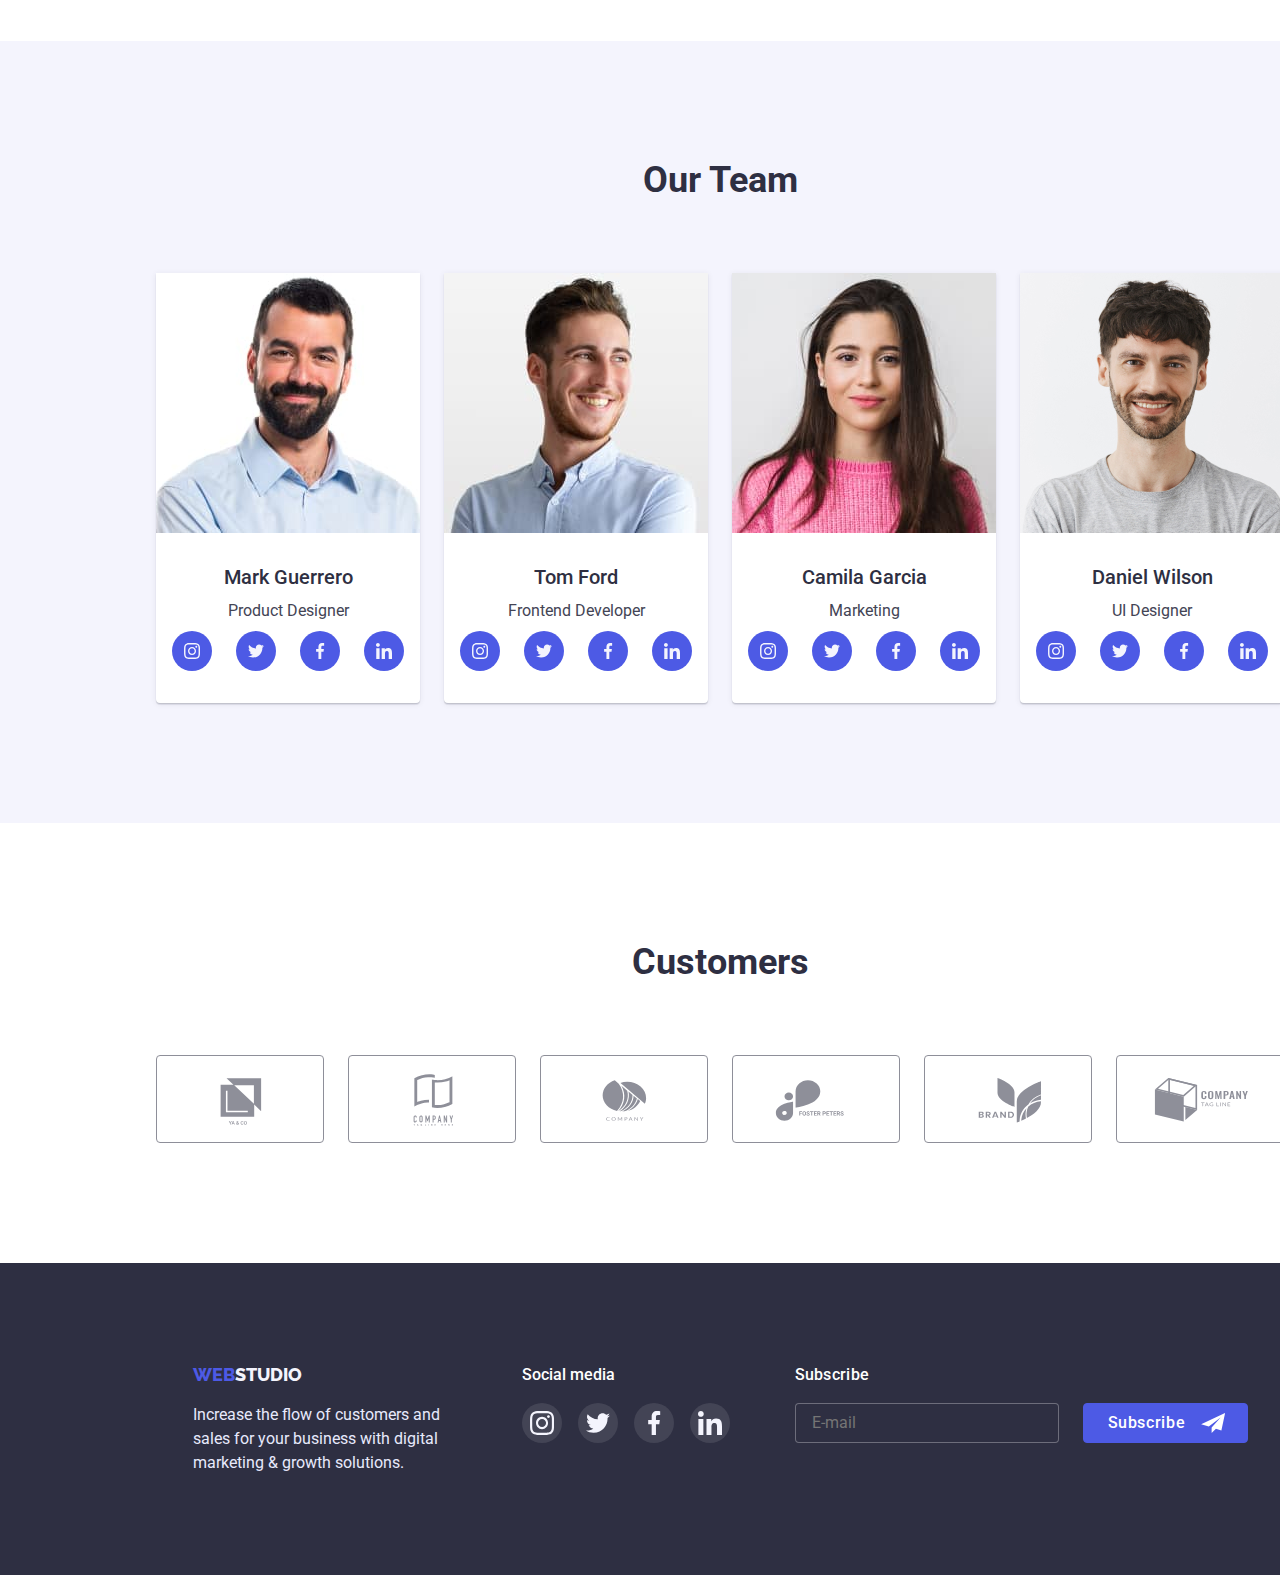
==== commit aa6eb6f5: "change" ====
--- a/index.html
+++ b/index.html
@@ -189,7 +189,7 @@
 <label class="title-subscribe">Subscribe</label>
 <input class="footer-subscribe" type="email" name="email" placeholder="E-mail">
 </div>
-<button class="button-subscribe-footer" type="submit">Subscribe <span class="block-ison-subscribe"><svg class="icon-subscribe" width="24" height="20"><use href="./images/icons.svg#icon-icon-send"></use></svg></span></button>
+<button class="button-subscribe-footer" type="submit">Subscribe <span class="block-icon-subscribe"><svg class="icon-subscribe" width="24" height="20"><use href="./images/icons.svg#icon-icon-send"></use></svg></span></button>
 </form>
 </div>
 </footer>
--- a/css/style.css
+++ b/css/style.css
@@ -52,7 +52,7 @@
 
         }
 
-.button-container, .header-container, .nav-list, .adress-list, .button-list, .images-list, .photos-list, .icon-item, .team-list-icons, .team-icon, .subscribe  {
+.button-container, .header-container, .nav-list, .adress-list, .button-list, .images-list, .photos-list, .icon-item, .team-list-icons, .team-icon  {
     display: flex;
 }
 
@@ -563,7 +563,7 @@
         padding-bottom: 120px;
     }
     .team-container-item {
-        width: 1158px;
+        width: 1128px;
     }
     .team-item {
         flex-basis: calc((100% / 4 ) - 24px);
@@ -698,18 +698,14 @@
 
 
 .footer {
-    padding-top: 100px;
-    padding-bottom: 100px;
+    width: 428px;
+    padding-top: 96px;
+    padding-bottom: 96px;
     background-color: var(--primary-text-color)
 }
 
-.container-footer {
-    display: flex;
-    justify-content: space-between;
-
-}
-
 .logo-footer {
+display: flex;
 font-weight: 800;
 font-size: 18px;
 line-height: 1.33;
@@ -719,17 +715,17 @@
 }
 
 .footer-text {
+margin-left: auto;
+margin-right: auto;
 margin-top: 16px;
 font-weight: 400;
 font-size: 16px;
 line-height: 1.5;
 color: #E7E9FC;
-max-width: 264px;
-}
-
+max-width: 268px;
+}
 
 /*---------------FOOTER SOCIAL----------------*/
-
 
 .footer-social-list {
     display: flex;
@@ -767,6 +763,7 @@
 }
 
 .footer-social-title {
+display: flex;
 font-weight: 500;
 font-size: 16px;
 line-height: 1.5;
@@ -784,6 +781,7 @@
     line-height: 1.5;
     letter-spacing: 0.02em;
     color: #FFFFFF;
+    display: flex;
 }
 
 .footer-subscribe {
@@ -791,15 +789,12 @@
     border: 1px solid rgba(255, 255, 255, 0.3);
     border-radius: 4px;
     color: rgba(255, 255, 255, 0.3);
-
-    width: 264px;
     height: 40px;
     margin-top: 16px;
     padding: 8px 16px;
-
-   transition-property: color, border-color;
-   transition-duration: 250ms;
-   transition-timing-function: cubic-bezier(0.4, 0, 0.2, 1);
+    transition-property: color, border-color;
+    transition-duration: 250ms;
+    transition-timing-function: cubic-bezier(0.4, 0, 0.2, 1);
 }
 
 .footer-subscribe:focus {
@@ -808,7 +803,7 @@
 }
 
 .button-subscribe-footer {
-    display: flex;
+    display: flex; 
     align-items: center;
     width: 165px;
     height: 40px;
@@ -821,7 +816,6 @@
     background-color: #4D5AE5;
     border-radius: 4px;
     margin-top: 40px;
-    margin-left: 24px;
     padding: 8px 24px;
     cursor: pointer;
     transition-property: background-color;
@@ -834,12 +828,70 @@
     background: #404BBF;
 }
 
-.block-ison-subscribe {
+.block-icon-subscribe {
 
     display: flex;
     margin-left: 16px;
     fill: #FFFFFF;
 }
+
+@media screen and (max-width: 768px) {
+    .footer-subscribe {
+        width: 100%;
+    }
+    .footer-container {
+        margin-bottom: 72px;
+    }
+    .footer-container-social {
+        margin-bottom: 72px;
+    }
+    .title-subscribe, .title-subscribe, .footer-social-list, .footer-social-title, .logo-footer { 
+        justify-content: center;
+    }
+    .button-subscribe-footer {
+        margin-left: auto;
+        margin-right: auto;
+    }
+}
+
+@media screen and (min-width: 768px) {
+    .footer {
+        width: 768px;
+        display: flex;
+    }
+    .container-footer {
+        display: flex;
+        flex-wrap: wrap;
+        gap: 24px;
+        width: 552px;
+    }
+    .footer-text {
+        max-width: 264px;
+    }
+    .subscribe {
+        display: flex;
+        justify-content: center;
+    }
+    .footer-subscribe {
+    width: 264px;
+    }
+    .button-subscribe-footer {
+        margin-left: 24px;
+    }
+}
+
+@media screen and (min-width: 1140px) {
+    .footer {
+        padding-top: 100px;
+        padding-bottom: 100px;
+        width: 1440px;
+    }
+    .container-footer {
+        justify-content: space-between;
+        width: 1085px;
+    }
+}
+
 
 
 /*-------------------PORTFOLIO-------------------*/
@@ -896,11 +948,6 @@
  transform: translateY(0%);
 }
 
-
-/* .images-item:hover::before .overflov-title {
-    opacity: 1;
-} */
-
 .overflov-focus {
    text-decoration: none;
    transition-property: transform;
@@ -916,18 +963,6 @@
    transition-duration: 250ms;
    transition-timing-function: cubic-bezier(0.4, 0, 0.2, 1);
 }
-
-/* .overflov::before {
-    position: absolute;
-    display: inline-block;
-    content: "";
-    width: 100%;
-    height: 100%;
-    background-color: #404BBF;
-    transform: translatey(100%);
-    transition: transform 250ms ease;
-    opacity: 0;
-} */
 
 .overflov-title {
   position: absolute;
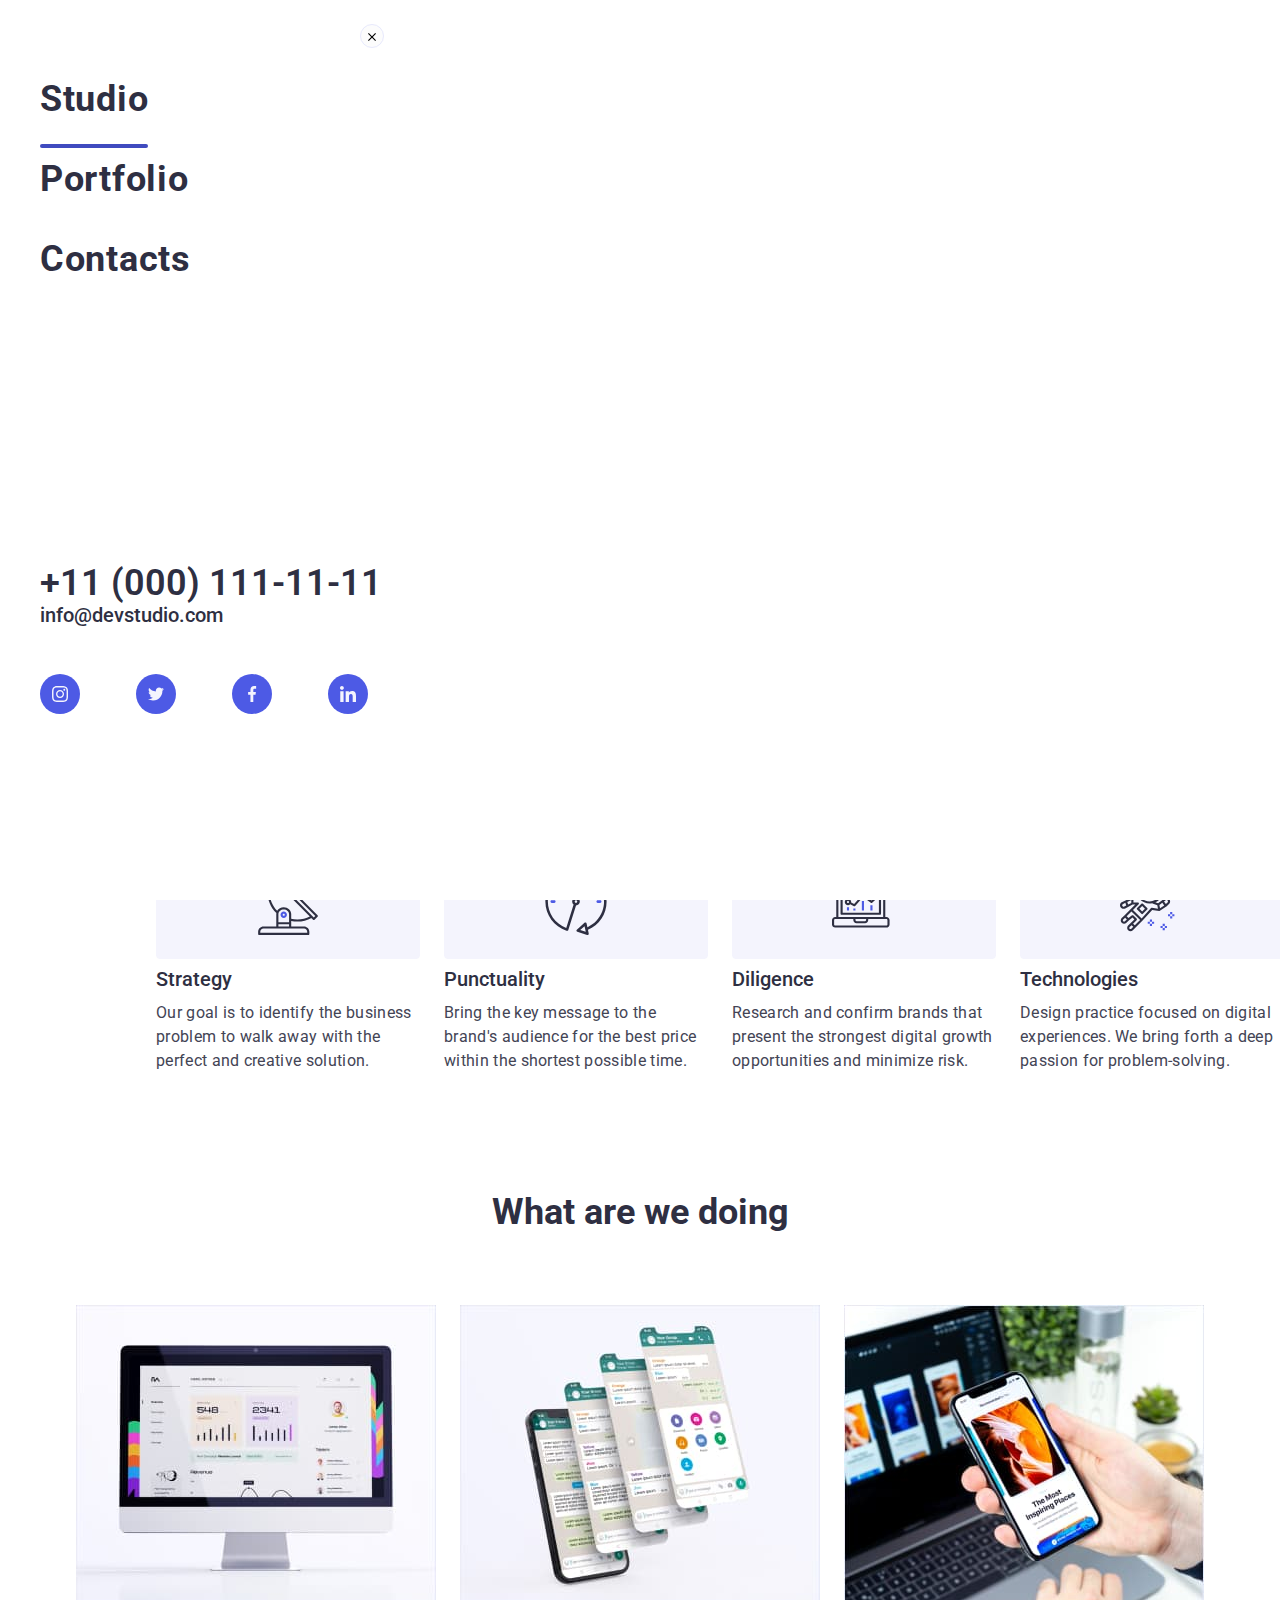
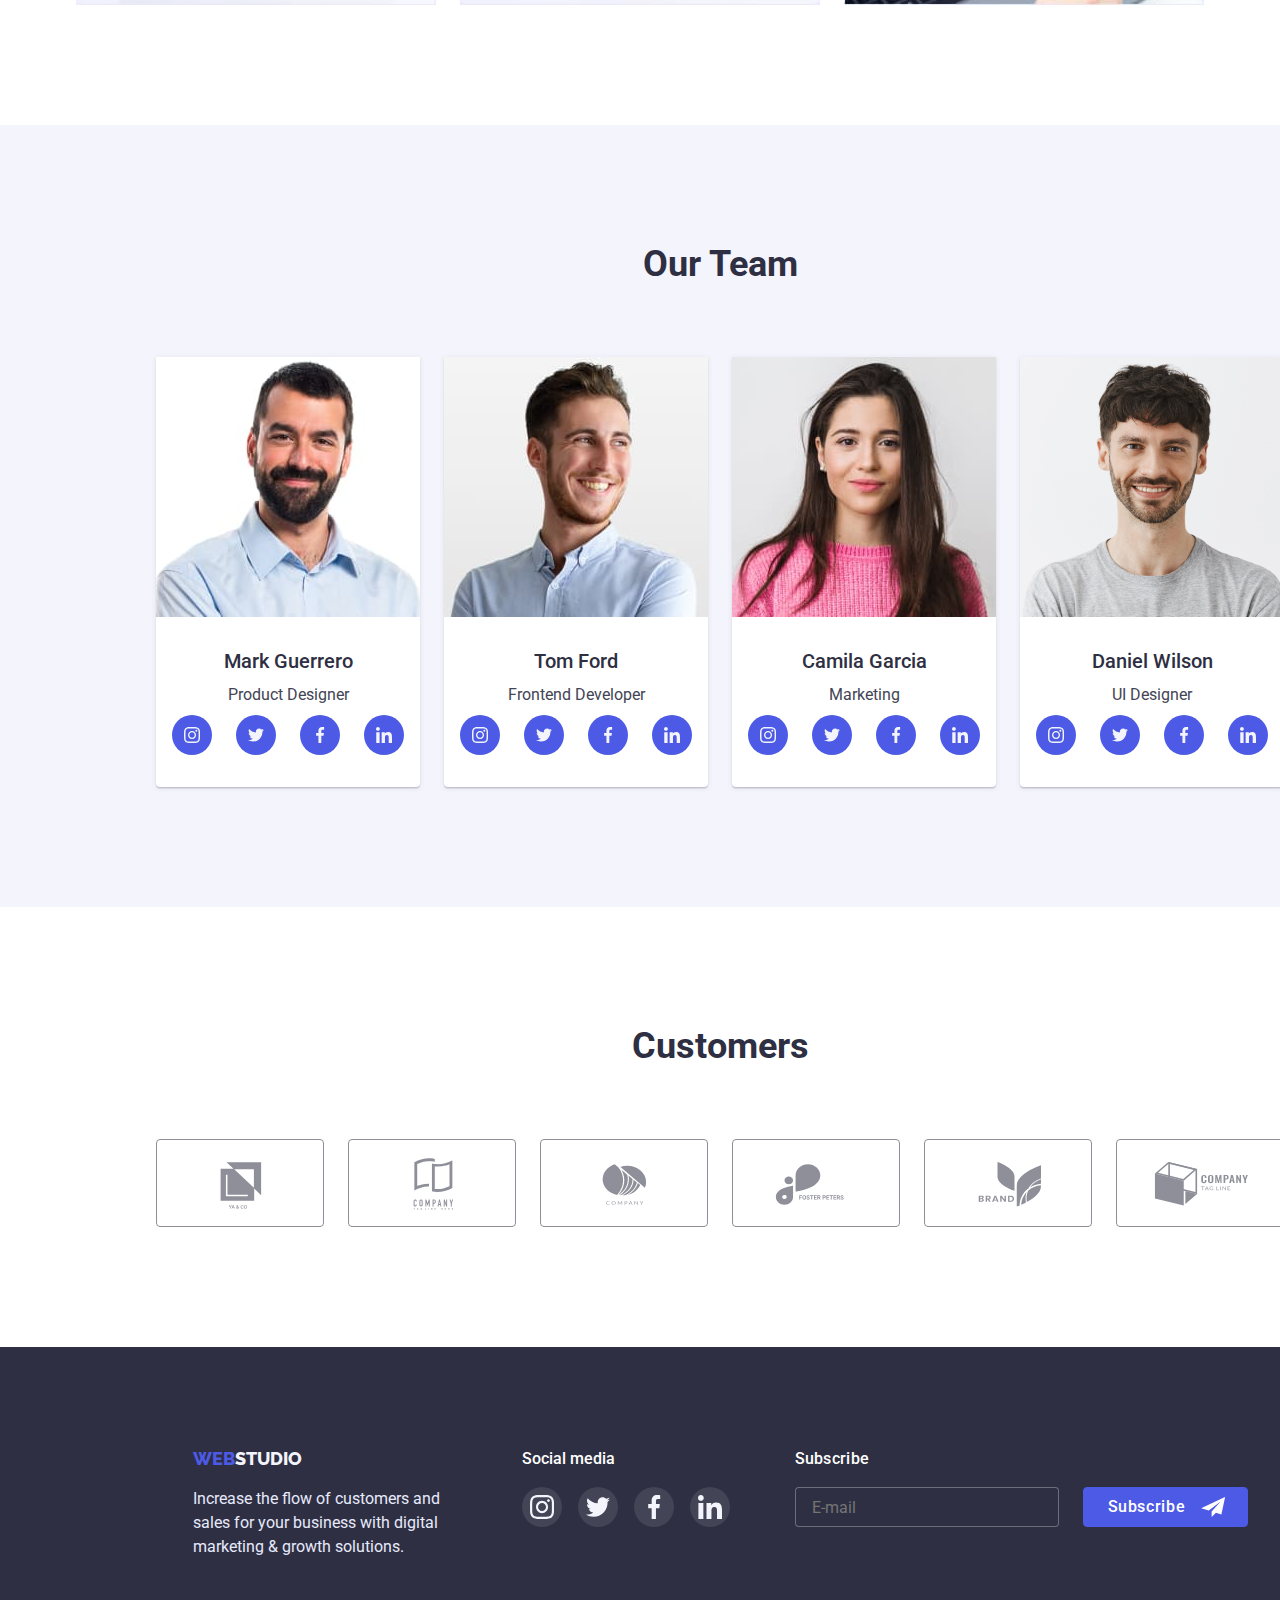
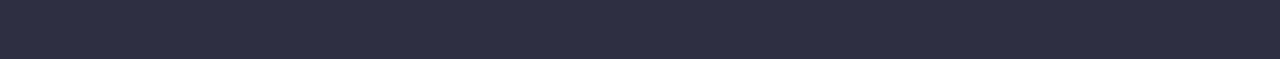
==== commit 4f07e681: "change" ====
--- a/index.html
+++ b/index.html
@@ -34,6 +34,38 @@
     </li>
     </ul>
 </address>
+<button type="button"><svg><use></use></svg></button>
+</div>
+<div class="mobile-menu">
+    <button class="button-hero-close" type="button" data-modal-close>
+        <div>
+        <svg  class="icon-cross" width="8" height="8"><use href="./images/icons.svg#icon-cross"></use></svg></button>
+    <nav class="nav-mobile">
+   <ul class="nav-list-mobile list">
+       <li class="header-item-mobile"> <a class="nav-link-mobile current" href="./index.html" >Studio</a> </li>
+       <li class="header-item-mobile"> <a class="nav-link-mobile"  href="./portfolio.html">Portfolio</a> </li>
+       <li class="header-item-mobile"> <a class="nav-link-mobile" href="./index.html">Contacts</a> </li>
+   </ul>
+   </nav>
+   <address class="address-mobile">
+    <ul class="adress-list-mobile list"> 
+       <li class="adress-item-mobile">
+           <a class="tel-link-mobile" href="tel:+110001111111">+11 (000) 111-11-11</a>
+       </li>
+        <li class="adress-item-mobile">
+        <a class="mail-link-mobile" href="mailto:info@devstudio.com">info@devstudio.com</a>
+        </li>
+       </ul>
+   </address>
+   <div class="social-icon-header">
+    <ul class="icon-social-list-mobile">
+        <li class="icon-social-item-mobile"> <a class="icon-social-link-mobile" href="https://www.instagram.com/" target="_blank"><svg width="16" height="16"><use href="./images/icons.svg#icon-instagram"></use></svg> </a></li>
+        <li class="icon-social-item-mobile"> <a class="icon-social-link-mobile" href="https://twitter.com/" target="_blank"><svg width="16" height="16"><use href="./images/icons.svg#icon-twitter"></use></svg> </a></li>
+        <li class="icon-social-item-mobile"> <a class="icon-social-link-mobile" href="https://www.facebook.com/" target="_blank"><svg width="16" height="16"><use href="./images/icons.svg#icon-facebook"></use></svg> </a></li>
+        <li class="icon-social-item-mobile"> <a class="icon-social-link-mobile" href="https://www.linkedin.com/" target="_blank"><svg width="16" height="16"><use href="./images/icons.svg#icon-linkedin"></use></svg> </a></li>
+    </ul>
+   </div>
+</div>
 </div>
 </header>
 <!--Main-->
--- a/css/style.css
+++ b/css/style.css
@@ -45,7 +45,7 @@
         }
     } 
 
-         @media screen and (min-width: 1140px) {
+         @media screen and (min-width: 1200px) {
             .container {
                 width: 1158px;
             }
@@ -87,7 +87,6 @@
 }
 
 body {
-    /* padding-top: 73px; */
     background-color: #FFFFFF;
     font-family: 'Roboto', sans-serif;
     color:var(--secondari-text-color)
@@ -107,6 +106,98 @@
     color: #4D5AE5;
 }
 
+/*-------------MOBILE-HEADER------------*/
+.mobile-menu {
+    position: fixed;
+    top: 0%;
+    z-index: 1;
+    width: 100%;
+    height: 100%;
+    background-color: #FFFFFF;
+}
+
+.nav-mobile {
+  margin-top: 80px;
+  margin-left: 40px;
+}
+
+.nav-link-mobile {
+    font-weight: 700;
+    font-size: 36px;
+    line-height: 1.11;
+    letter-spacing: 0.02em;
+    color: #2E2F42;
+    text-decoration: none;
+
+    transition-property: color;
+    transition-duration: 250ms;
+    transition-timing-function: cubic-bezier(0.4, 0, 0.2, 1);
+}
+
+.header-item-mobile:not(:last-child) {
+ margin-bottom: 40px;
+}
+
+.address-mobile {
+    margin-top: 284px;
+    margin-left: 40px;
+}
+
+.tel-link-mobile {
+    font-style: normal;
+    font-weight: 600;
+    font-size: 36px;
+    line-height: 1.11;
+    color: #2E2F42;
+    text-decoration: none;
+}
+
+.mail-link-mobile {
+    font-style: normal;
+    font-weight: 500;
+    font-size: 20px;
+    line-height: 1.11;
+    color: #2E2F42;
+    text-decoration: none;
+}
+
+.social-icon-header {
+    margin-top: 48px;
+    margin-left: 40px;
+}
+
+.icon-social-link-mobile {
+    padding: 12px;
+    width: 40px;
+    height: 40px;
+    border-radius: 50%;
+}
+
+.icon-social-list-mobile {
+    display: flex;
+    padding: 0;
+}
+
+.icons-social {
+    height: 16px;
+    width: 16px;
+}
+
+.icon-social-item-mobile {
+    display: flex;
+    width: 40px;
+    height: 40px;
+    border-radius: 50%;
+    background-color: #4D5AE5;
+
+    transition-property: background-color;
+    transition-duration: 250ms;
+    transition-timing-function: cubic-bezier(0.4, 0, 0.2, 1);
+}
+
+.icon-social-list-mobile .icon-social-item-mobile:not(:last-child) {
+    margin-right: 56px;
+}
 
 /*--------HEADER container---------*/
 
@@ -121,7 +212,11 @@
     align-items: center;   
 } 
 
+
 /*--------NAV--------*/
+
+@media screen and (min-width: 768px) {
+
 .nav {
     display: flex;
     align-items: center;
@@ -167,6 +262,12 @@
 
 /*-----HOVER-FOCUS------*/
 
+.tel-link-mobile:hover,
+.tel-link-mobile:focus,
+.mail-link-mobile:hover,
+.mail-link-mobile:focus,
+.nav-link-mobile:hover,
+.nav-link-mobile:focus,
 .nav-link:hover,
 .nav-link:focus,
 .mail-link:hover,
@@ -199,6 +300,7 @@
 transition-duration: 250ms;
 transition-timing-function: cubic-bezier(0.4, 0, 0.2, 1);
 
+}
 }
 
 /*-----Hero-----*/
@@ -215,14 +317,23 @@
    }
 
 
-    .hero {
-        width: 1440px;
-        background-image: linear-gradient( rgba(46, 47, 66, 0.7), rgba(46, 47, 66, 0.7)), url(../images/backround-hero.jpg);
-        background-size: cover;
-        background-repeat: no-repeat;
-        padding-top: 190px;
-        padding-bottom: 190px;
-        }
+   .hero {
+    width: 428px;
+    background-image: linear-gradient( rgba(46, 47, 66, 0.7), rgba(46, 47, 66, 0.7)), url(../images/bg-image-mobile.jpg);
+    background-size: cover;
+    background-repeat: no-repeat;
+    margin: 0 auto;
+    padding-top: 112px;
+    padding-bottom: 112px; 
+   }
+
+   @media (min-device-pixel-ratio: 2),
+  (min-resolution: 192dpi),
+  (min-resolution: 2dppx) {
+  .hero {
+    background-image: linear-gradient( rgba(46, 47, 66, 0.7), rgba(46, 47, 66, 0.7)), url(../images/bg-mobile.jpg);
+  }
+}
 
         .hero-text {    
             margin-bottom: 50px;
@@ -235,59 +346,61 @@
             max-width: 500px;
             }
 
-            @media screen and (min-width: 320px) {
-                .hero {
-                width: 428px;
-                background-image: linear-gradient( rgba(46, 47, 66, 0.7), rgba(46, 47, 66, 0.7)), url(../images/backround-hero.jpg);
-                background-size: cover;
-                background-repeat: no-repeat;
-                padding-top: 112px;
-                padding-bottom: 112px;
-            }
-            
-            .hero-text {
+         .hero-text {
             font-size: 36px;
             line-height:1.11;
             color: #FFFFFF;
             max-width: 318px;
             }
-            .capitallize-hero {
-            
-               text-transform: capitalize;
-               font-size: 36px;
-               line-height:1.11;
-               color: #FFFFFF;
-               margin-left: auto;
-               margin-right: auto;
-            }
-            }
+        
 
 
             @media screen and (min-width: 768px) {
                 .hero {
                     width: 768px;
-                    background-image: linear-gradient( rgba(46, 47, 66, 0.7), rgba(46, 47, 66, 0.7)), url(../images/backround-hero.jpg);
+                    background-image: linear-gradient( rgba(46, 47, 66, 0.7), rgba(46, 47, 66, 0.7)), url(../images/bg-image-tablet.jpg);
                     background-size: cover;
                     background-repeat: no-repeat;
-                    padding-top: 112px;
                     padding-bottom: 108px;
                      }
 
-                     .capitallize-hero {
-                        text-transform: lowercase;
+                     @media (min-device-pixel-ratio: 2), 
+                     (min-resolution: 192dpi),
+                     (min-resolution: 2dppx) {
+                     .hero {
+                        background-image: linear-gradient( rgba(46, 47, 66, 0.7), rgba(46, 47, 66, 0.7)), url(../images/bg-tablet.jpg);
+                     }
                     }
 
+                    .capitallize-hero {
+            
+                        text-transform: capitalize;
+                        font-size: 36px;
+                        line-height:1.11;
+                        color: #FFFFFF;
+                        margin-left: auto;
+                        margin-right: auto;
+                     }
+
             }
 
-          @media screen and (min-width: 1140px) {
+          @media screen and (min-width: 1200px) {
                .hero {
                 width: 1440px;
-                background-image: linear-gradient( rgba(46, 47, 66, 0.7), rgba(46, 47, 66, 0.7)), url(../images/backround-hero.jpg);
+                background-image: linear-gradient( rgba(46, 47, 66, 0.7), rgba(46, 47, 66, 0.7)), url(../images/bg-image-desktop.jpg);
                 background-size: cover;
                 background-repeat: no-repeat;
                 padding-top: 190px;
                 padding-bottom: 190px;
                }
+
+               @media (min-device-pixel-ratio: 2), 
+                     (min-resolution: 192dpi),
+                     (min-resolution: 2dppx) {
+                     .hero {
+                        background-image: linear-gradient( rgba(46, 47, 66, 0.7), rgba(46, 47, 66, 0.7)), url(../images/bg-desktop.jpg);
+                     }
+                    }
           }
 
 
@@ -328,7 +441,7 @@
         margin: 0 auto;
     }
 
-     @media screen and (max-width: 1139px) {
+     @media screen and (max-width: 1199px) {
         .section {
             padding-bottom: 96px;
         }
@@ -378,10 +491,11 @@
         }
     }
 
-    @media screen and (min-width: 1140px) {
+    @media screen and (min-width: 1200px) {
         .section {
             width: 1440px;
             padding-top: 120px;
+            margin: 0 auto;
         }
         .main-container-item {
             width: 1128px;
@@ -411,7 +525,7 @@
             margin-bottom: 8px;
         } 
     }
-@media screen and (max-width: 1139px) {
+@media screen and (max-width: 1200px) {
     .icon-main {
         position: absolute;
         opacity: 0;
@@ -441,12 +555,11 @@
 
 /*------------Main-photos-list---------------*/
 
-@media screen and (max-width: 1140px) {
-    
-.photos {
-    opacity: 0;
-    position: absolute;
-}
+@media screen and (max-width: 1200px) {
+    .photos {
+        opacity: 0;
+        position: absolute;
+    }
 }
 
 .photos-container {
@@ -496,7 +609,8 @@
     transition-duration: 250ms;
     transition-timing-function: cubic-bezier(0.4, 0, 0.2, 1);
 }
-
+.icon-social-team-mobile:hover,
+.icon-social-team-mobile:focus,
 .icon-social-item:hover,
 .icon-social-link:focus {
     background-color: #404BBF;
@@ -556,7 +670,7 @@
 }
 
 
-@media screen and (min-width: 1140px) {
+@media screen and (min-width: 1200px) {
     .main-team {
         width: 1440px;
         padding-top: 120px;
@@ -675,7 +789,7 @@
     }
 }
 
-@media screen and (min-width: 1140px) {
+@media screen and (min-width: 1200px) {
     .customers {
         width: 1440px;
         padding-top: 120px;
@@ -835,6 +949,12 @@
     fill: #FFFFFF;
 }
 
+@media screen and (max-width: 428px) {
+    .title-subscribe, .title-subscribe, .footer-social-list, .footer-social-title, .logo-footer { 
+        justify-content: center;
+    }
+}
+
 @media screen and (max-width: 768px) {
     .footer-subscribe {
         width: 100%;
@@ -844,9 +964,6 @@
     }
     .footer-container-social {
         margin-bottom: 72px;
-    }
-    .title-subscribe, .title-subscribe, .footer-social-list, .footer-social-title, .logo-footer { 
-        justify-content: center;
     }
     .button-subscribe-footer {
         margin-left: auto;
@@ -880,8 +997,9 @@
     }
 }
 
-@media screen and (min-width: 1140px) {
+@media screen and (min-width: 1200px) {
     .footer {
+        margin: 0 auto;
         padding-top: 100px;
         padding-bottom: 100px;
         width: 1440px;
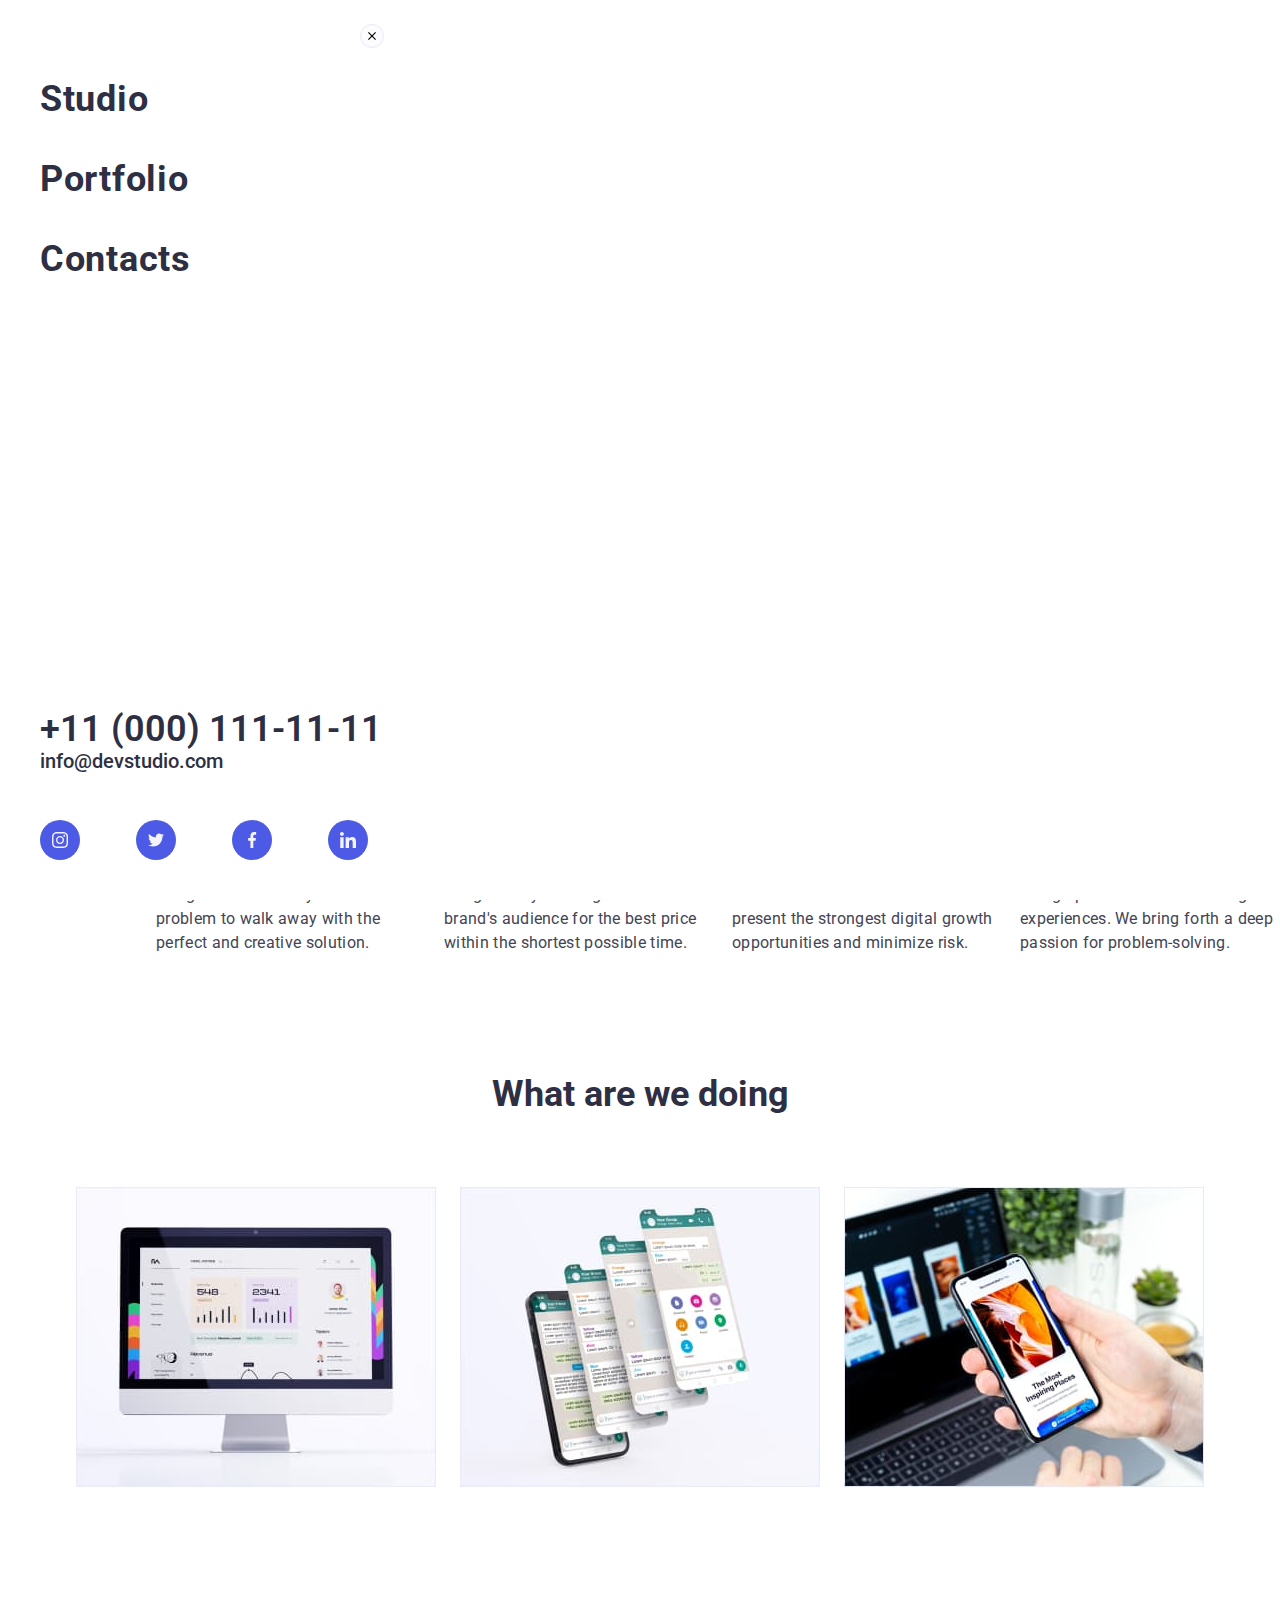
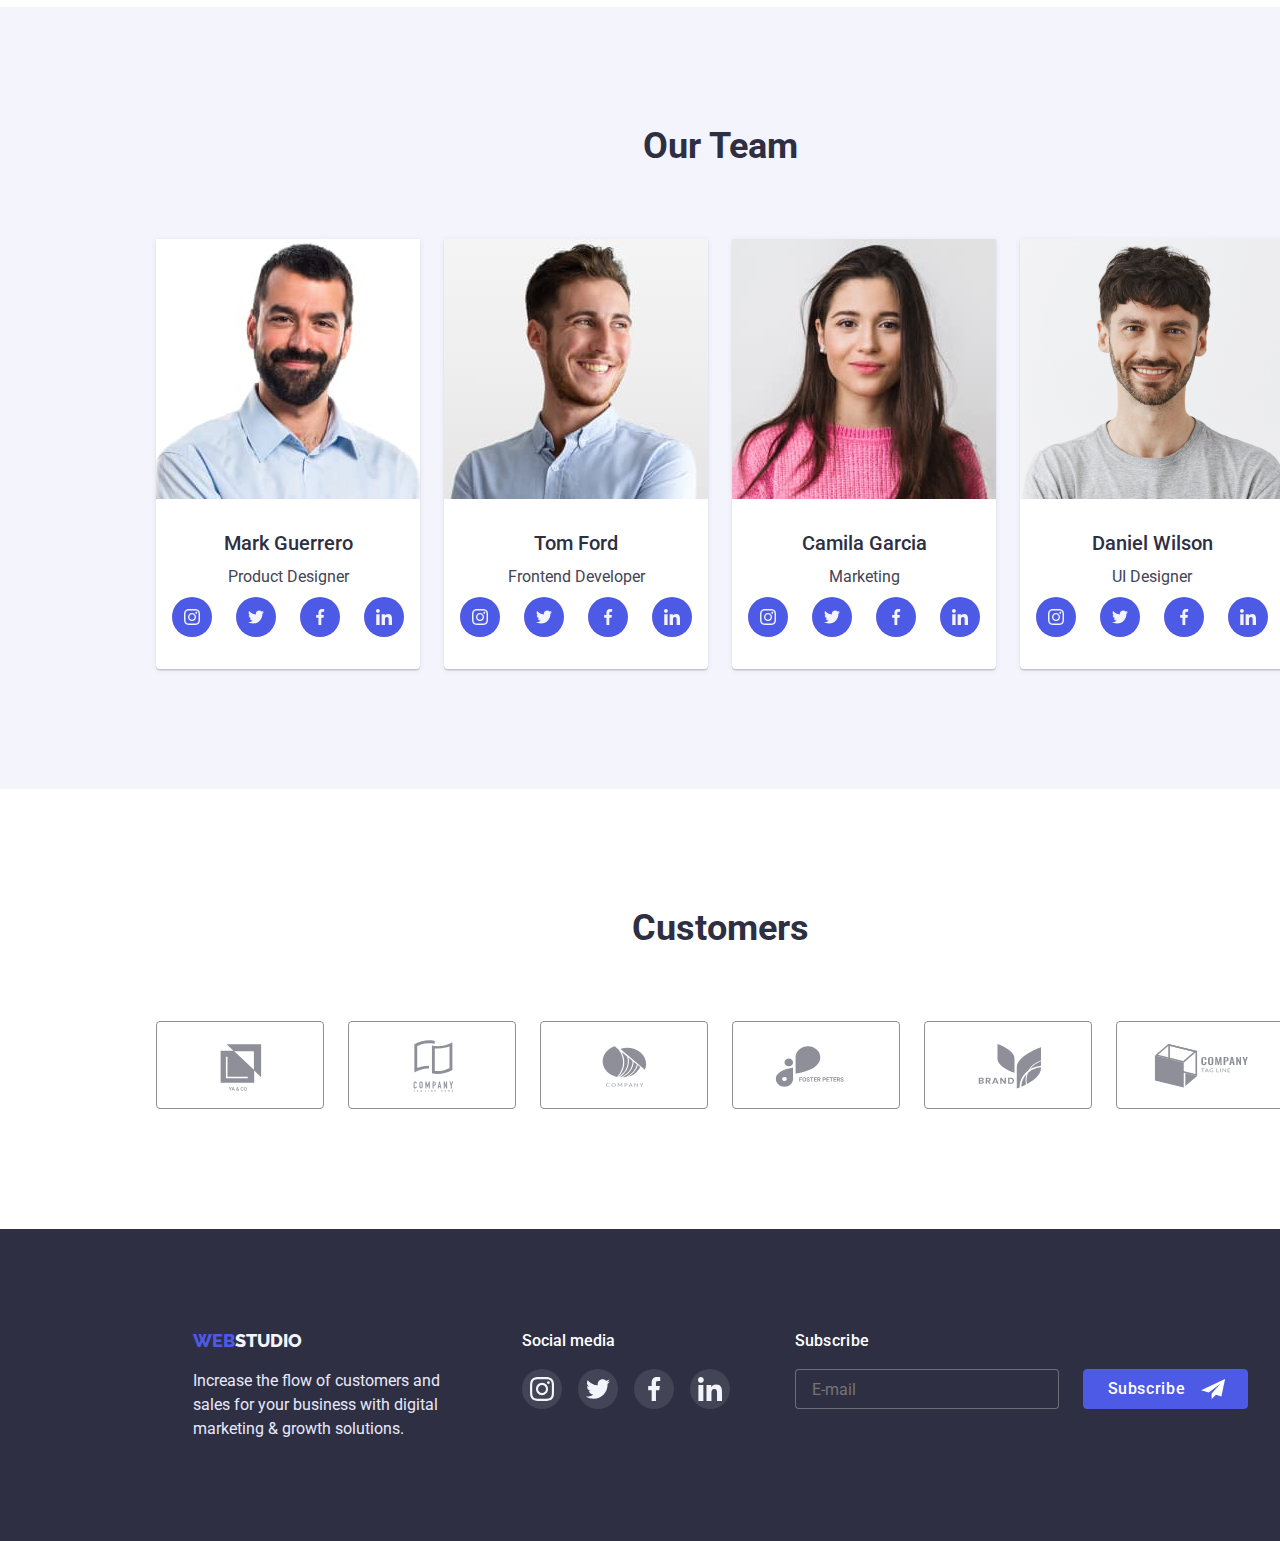
==== commit b4b951fd: "change" ====
--- a/index.html
+++ b/index.html
@@ -34,19 +34,22 @@
     </li>
     </ul>
 </address>
-<button type="button"><svg><use></use></svg></button>
-</div>
-<div class="mobile-menu">
-    <button class="button-hero-close" type="button" data-modal-close>
+<button class="menu-open-header" type="button" data-menu-open> <svg class="icon-menu-open" width="32" height="22"><use href="./images/icons.svg#icon-icon-mobile-menu"></use></svg></button>
+</div>
+<div class="mobile-menu" data-menu>
+    <button class="button-hero-close" type="button" data-menu-close>
+        <svg  class="icon-cross" width="8" height="8"><use href="./images/icons.svg#icon-cross"></use></svg></button>
+    <div class="container-mobile-header">
         <div>
-        <svg  class="icon-cross" width="8" height="8"><use href="./images/icons.svg#icon-cross"></use></svg></button>
     <nav class="nav-mobile">
    <ul class="nav-list-mobile list">
-       <li class="header-item-mobile"> <a class="nav-link-mobile current" href="./index.html" >Studio</a> </li>
+       <li class="header-item-mobile"> <a class="nav-link-mobile" href="./index.html" >Studio</a> </li>
        <li class="header-item-mobile"> <a class="nav-link-mobile"  href="./portfolio.html">Portfolio</a> </li>
        <li class="header-item-mobile"> <a class="nav-link-mobile" href="./index.html">Contacts</a> </li>
    </ul>
    </nav>
+   </div>
+   <div>
    <address class="address-mobile">
     <ul class="adress-list-mobile list"> 
        <li class="adress-item-mobile">
@@ -57,14 +60,13 @@
         </li>
        </ul>
    </address>
-   <div class="social-icon-header">
     <ul class="icon-social-list-mobile">
         <li class="icon-social-item-mobile"> <a class="icon-social-link-mobile" href="https://www.instagram.com/" target="_blank"><svg width="16" height="16"><use href="./images/icons.svg#icon-instagram"></use></svg> </a></li>
         <li class="icon-social-item-mobile"> <a class="icon-social-link-mobile" href="https://twitter.com/" target="_blank"><svg width="16" height="16"><use href="./images/icons.svg#icon-twitter"></use></svg> </a></li>
         <li class="icon-social-item-mobile"> <a class="icon-social-link-mobile" href="https://www.facebook.com/" target="_blank"><svg width="16" height="16"><use href="./images/icons.svg#icon-facebook"></use></svg> </a></li>
         <li class="icon-social-item-mobile"> <a class="icon-social-link-mobile" href="https://www.linkedin.com/" target="_blank"><svg width="16" height="16"><use href="./images/icons.svg#icon-linkedin"></use></svg> </a></li>
     </ul>
-   </div>
+</div>
 </div>
 </div>
 </header>
@@ -264,5 +266,6 @@
      </form>
     </div>
 <script src="./js/modal.js"></script>
+<script src="./js/menu.js"></script>
 </body>
 </html>--- a/css/style.css
+++ b/css/style.css
@@ -107,6 +107,29 @@
 }
 
 /*-------------MOBILE-HEADER------------*/
+.header {
+    width: 428px;
+    border-top-style: none;
+    border-left-style: none;
+    border-right-style: none;
+    box-shadow: 0px 2px 1px rgba(46, 47, 66, 0.08), 0px 1px 1px rgba(46, 47, 66, 0.16), 0px 1px 6px rgba(46, 47, 66, 0.08);
+}
+
+.header-container {
+    align-items: center;   
+} 
+
+.menu-open-header {
+    display: flex;
+    align-items: center;
+    background-color: #FFFFFF;
+    padding: 0;
+    width: 32px;
+    height: 24px;
+    border: 2px solid #FFFFFF;
+    stroke: #2E2F42;
+}
+
 .mobile-menu {
     position: fixed;
     top: 0%;
@@ -116,9 +139,18 @@
     background-color: #FFFFFF;
 }
 
-.nav-mobile {
-  margin-top: 80px;
-  margin-left: 40px;
+.container-mobile-header {
+    padding-top: 80px;
+    padding-bottom: 40px;
+    padding-left: 40px;
+}
+
+.mobile-menu > .container-mobile-header {
+    height: 100%;
+    display: flex;
+    flex-direction: column;
+    justify-content: space-between;
+
 }
 
 .nav-link-mobile {
@@ -139,8 +171,7 @@
 }
 
 .address-mobile {
-    margin-top: 284px;
-    margin-left: 40px;
+    margin-bottom: 48px;
 }
 
 .tel-link-mobile {
@@ -150,6 +181,7 @@
     line-height: 1.11;
     color: #2E2F42;
     text-decoration: none;
+    margin-bottom: 40px;
 }
 
 .mail-link-mobile {
@@ -201,21 +233,15 @@
 
 /*--------HEADER container---------*/
 
-.header {
-    border-top-style: none;
-    border-left-style: none;
-    border-right-style: none;
-    box-shadow: 0px 2px 1px rgba(46, 47, 66, 0.08), 0px 1px 1px rgba(46, 47, 66, 0.16), 0px 1px 6px rgba(46, 47, 66, 0.08);
-} 
-
-.header-container {
-    align-items: center;   
-} 
-
+@media screen and (min-width: 768px) {
+    .header {
+     width: 768px;
+    }
+}
 
 /*--------NAV--------*/
 
-@media screen and (min-width: 768px) {
+@media screen and (max-width: 768px) {
 
 .nav {
     display: flex;
@@ -231,6 +257,8 @@
 }
 
 .nav-link {
+    opacity: 0;
+    position: absolute;
 font-weight: 500;
 font-size: 16px;
 line-height: 1.5;
@@ -288,7 +316,8 @@
 
 .mail-link,
 .tel-link {
-
+    opacity: 0;
+    position: absolute;
 font-style: normal;
 font-weight: 400;
 font-size: 16px;
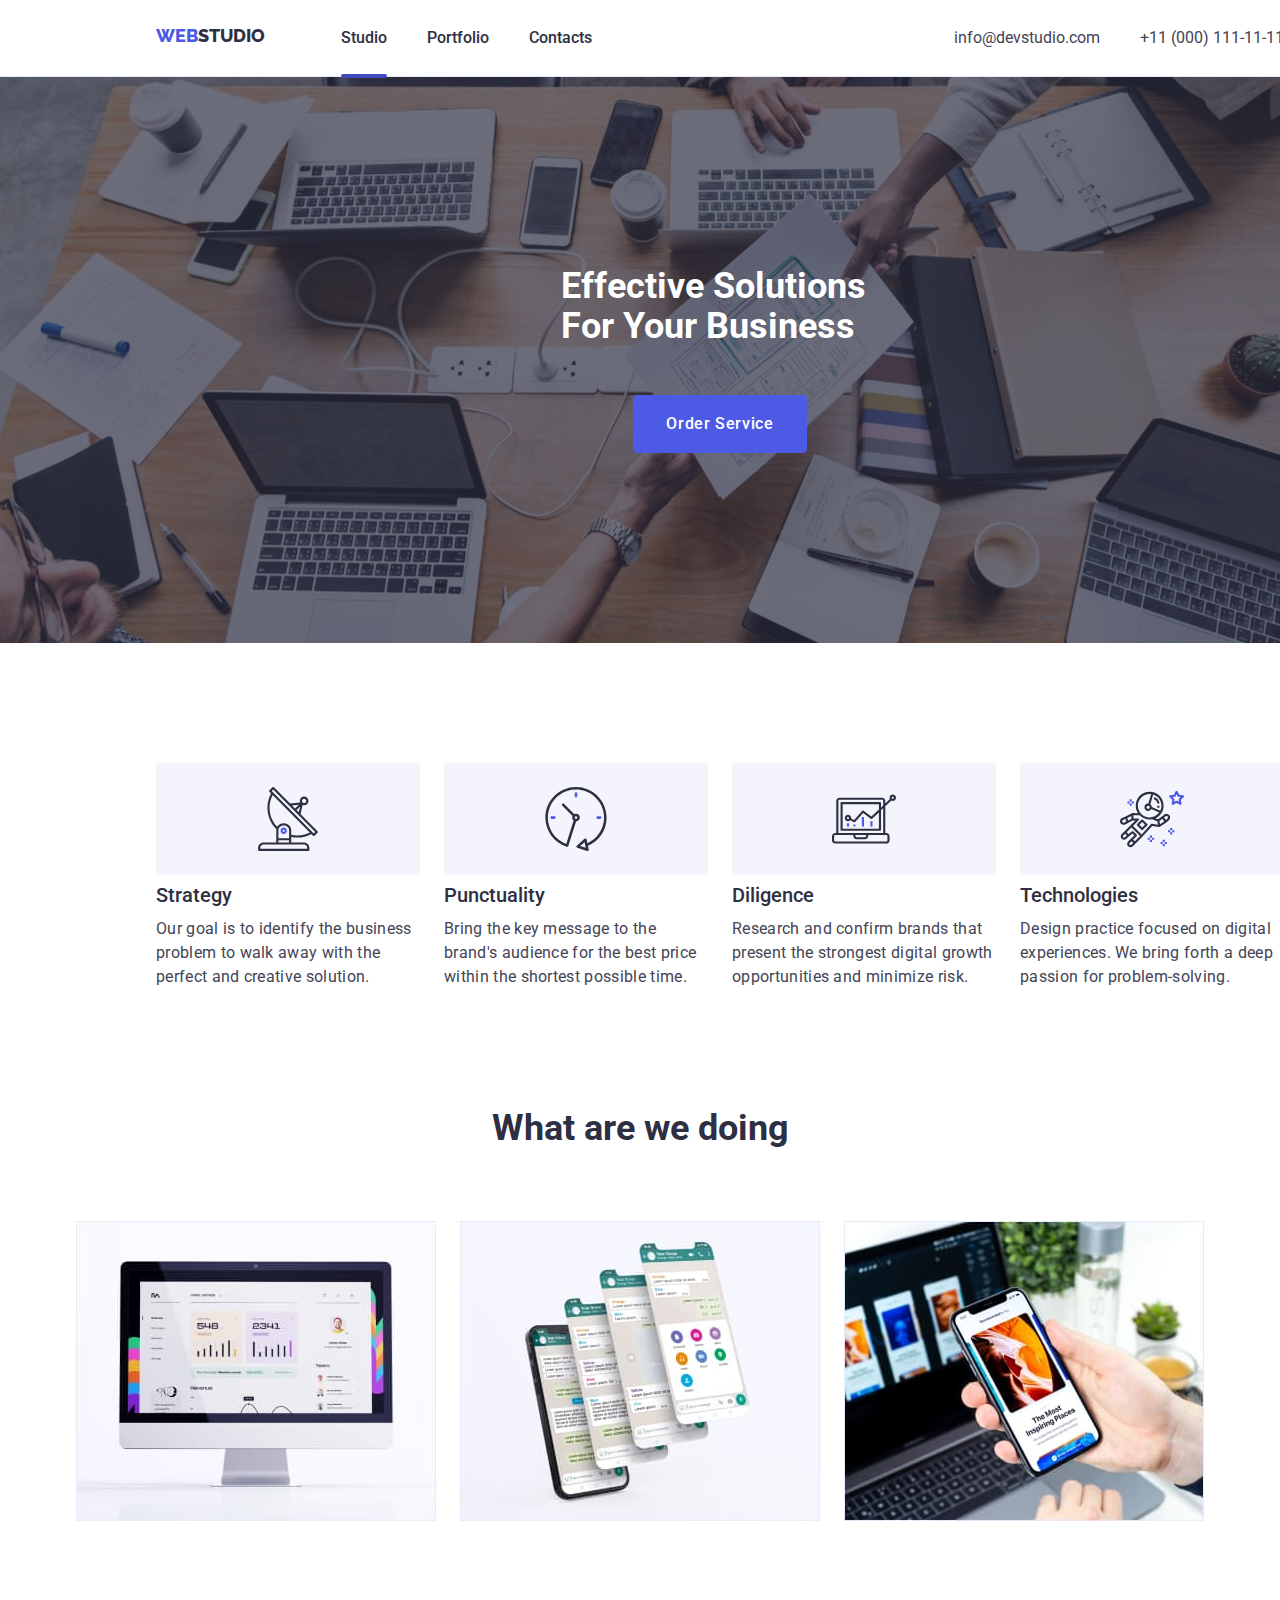
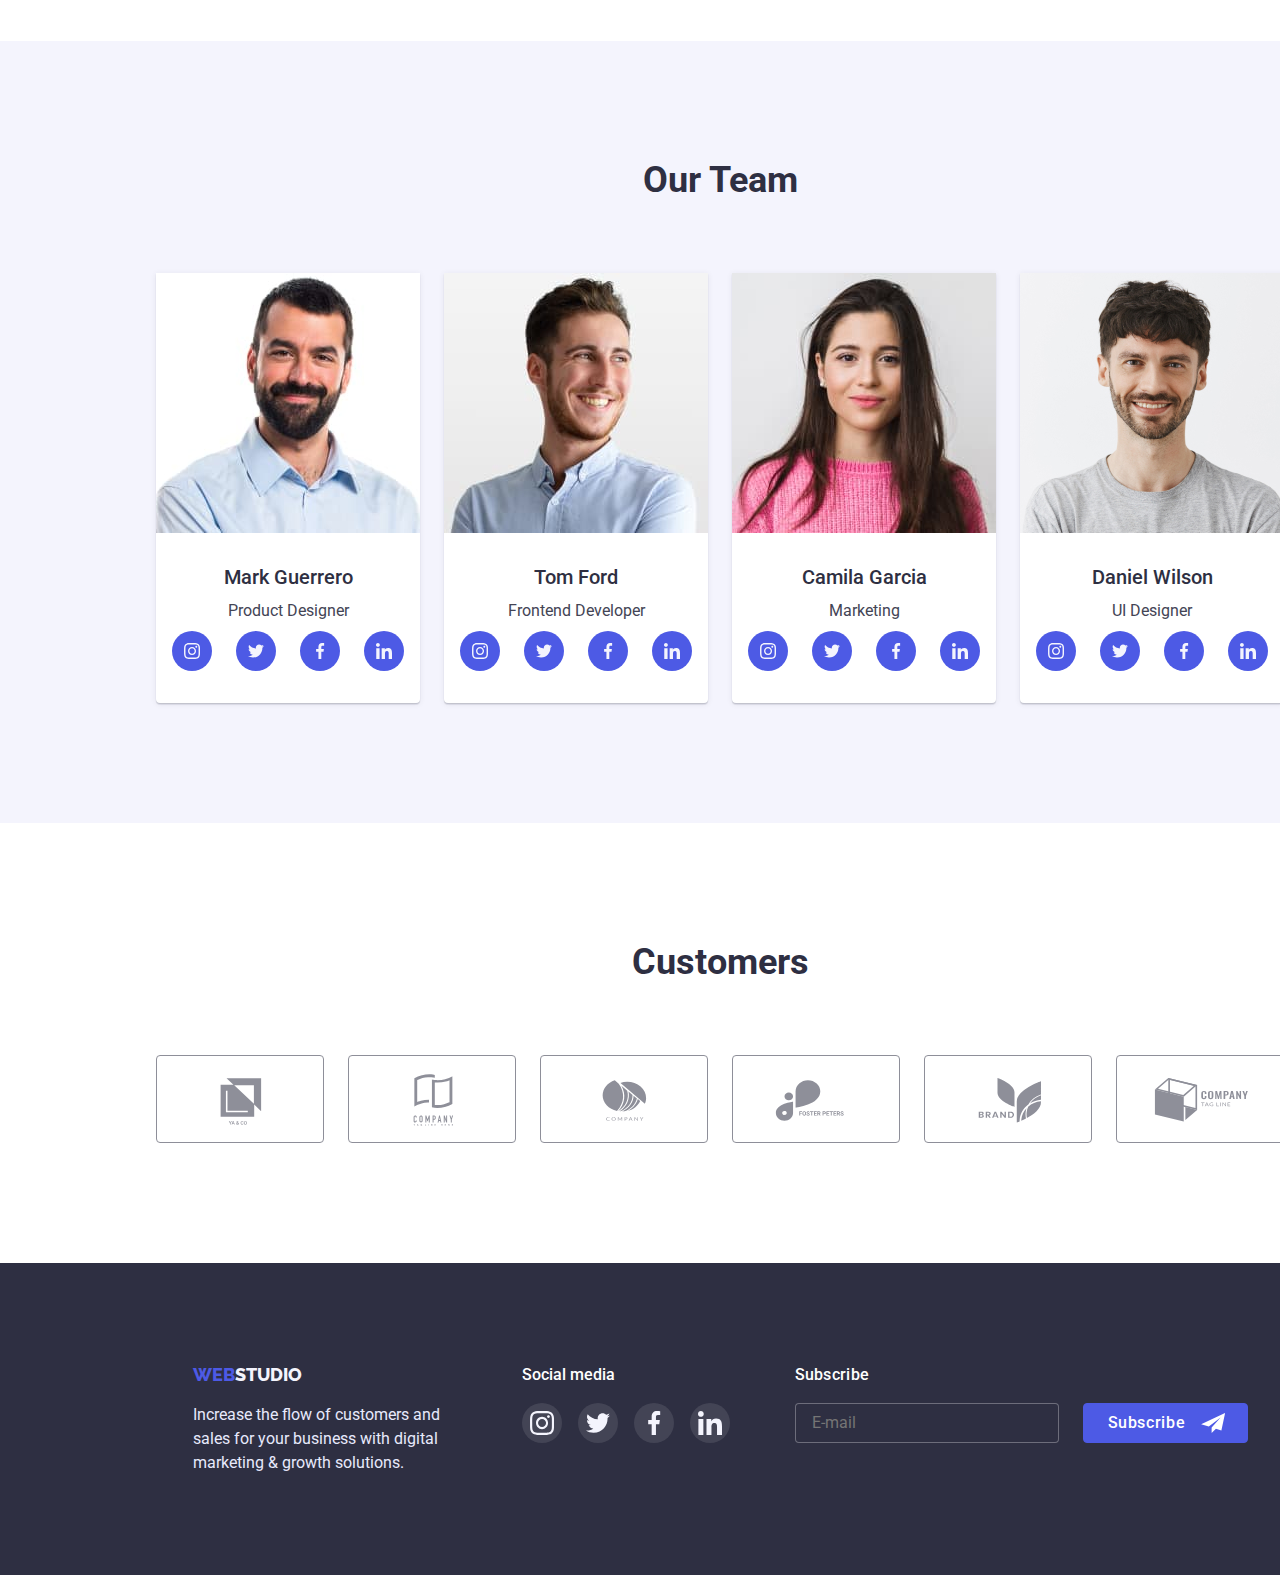
==== commit 20614377: "change" ====
--- a/index.html
+++ b/index.html
@@ -121,9 +121,9 @@
     <div class="container ">
 <h2 class="photos-title">What are we doing</h2>
 <ul class="photos-list list">
-    <li class="photos-item"><img src="./images/photo-1.jpg" alt="pc" width="360"></li>
-    <li class="photos-item"><img src="./images/photo-2.jpg" alt="mobile app" width="360"></li>
-    <li class="photos-item"><img src="./images/photo-3.jpg" alt="phone in hand" width="360"></li>
+    <li class="photos-item"><img class="photos-example" src="./images/photo-1.jpg" alt="pc" width="360"></li>
+    <li class="photos-item"><img class="photos-example" src="./images/photo-2.jpg" alt="mobile app" width="360"></li>
+    <li class="photos-item"><img class="photos-example" src="./images/photo-3.jpg" alt="phone in hand" width="360"></li>
 </ul>
 </div>
 </section>
--- a/css/style.css
+++ b/css/style.css
@@ -52,7 +52,7 @@
 
         }
 
-.button-container, .header-container, .nav-list, .adress-list, .button-list, .images-list, .photos-list, .icon-item, .team-list-icons, .team-icon  {
+.button-container, .header-container, .button-list, .images-list, .photos-list, .icon-item, .team-list-icons, .team-icon  {
     display: flex;
 }
 
@@ -74,10 +74,6 @@
     border-top-style: none;
 }
 
-.logo, .nav-link, .mail-link, .tel-link {
-    padding-top: 24px;
-    padding-bottom: 28px;
-}
 
 img {
     display: block;
@@ -92,7 +88,17 @@
     color:var(--secondari-text-color)
 }
 
-/*--------Logo--------*/
+/*--------HEADER---------*/
+
+.header {
+    margin: 0 auto;
+    width: 428px;
+    border-top-style: none;
+    border-left-style: none;
+    border-right-style: none;
+    box-shadow: 0px 2px 1px rgba(46, 47, 66, 0.08), 0px 1px 1px rgba(46, 47, 66, 0.16), 0px 1px 6px rgba(46, 47, 66, 0.08);
+}
+
 
 .logo {
     font-family: var(--primary-font);
@@ -105,190 +111,6 @@
 .site-logo {
     color: #4D5AE5;
 }
-
-/*-------------MOBILE-HEADER------------*/
-.header {
-    width: 428px;
-    border-top-style: none;
-    border-left-style: none;
-    border-right-style: none;
-    box-shadow: 0px 2px 1px rgba(46, 47, 66, 0.08), 0px 1px 1px rgba(46, 47, 66, 0.16), 0px 1px 6px rgba(46, 47, 66, 0.08);
-}
-
-.header-container {
-    align-items: center;   
-} 
-
-.menu-open-header {
-    display: flex;
-    align-items: center;
-    background-color: #FFFFFF;
-    padding: 0;
-    width: 32px;
-    height: 24px;
-    border: 2px solid #FFFFFF;
-    stroke: #2E2F42;
-}
-
-.mobile-menu {
-    position: fixed;
-    top: 0%;
-    z-index: 1;
-    width: 100%;
-    height: 100%;
-    background-color: #FFFFFF;
-}
-
-.container-mobile-header {
-    padding-top: 80px;
-    padding-bottom: 40px;
-    padding-left: 40px;
-}
-
-.mobile-menu > .container-mobile-header {
-    height: 100%;
-    display: flex;
-    flex-direction: column;
-    justify-content: space-between;
-
-}
-
-.nav-link-mobile {
-    font-weight: 700;
-    font-size: 36px;
-    line-height: 1.11;
-    letter-spacing: 0.02em;
-    color: #2E2F42;
-    text-decoration: none;
-
-    transition-property: color;
-    transition-duration: 250ms;
-    transition-timing-function: cubic-bezier(0.4, 0, 0.2, 1);
-}
-
-.header-item-mobile:not(:last-child) {
- margin-bottom: 40px;
-}
-
-.address-mobile {
-    margin-bottom: 48px;
-}
-
-.tel-link-mobile {
-    font-style: normal;
-    font-weight: 600;
-    font-size: 36px;
-    line-height: 1.11;
-    color: #2E2F42;
-    text-decoration: none;
-    margin-bottom: 40px;
-}
-
-.mail-link-mobile {
-    font-style: normal;
-    font-weight: 500;
-    font-size: 20px;
-    line-height: 1.11;
-    color: #2E2F42;
-    text-decoration: none;
-}
-
-.social-icon-header {
-    margin-top: 48px;
-    margin-left: 40px;
-}
-
-.icon-social-link-mobile {
-    padding: 12px;
-    width: 40px;
-    height: 40px;
-    border-radius: 50%;
-}
-
-.icon-social-list-mobile {
-    display: flex;
-    padding: 0;
-}
-
-.icons-social {
-    height: 16px;
-    width: 16px;
-}
-
-.icon-social-item-mobile {
-    display: flex;
-    width: 40px;
-    height: 40px;
-    border-radius: 50%;
-    background-color: #4D5AE5;
-
-    transition-property: background-color;
-    transition-duration: 250ms;
-    transition-timing-function: cubic-bezier(0.4, 0, 0.2, 1);
-}
-
-.icon-social-list-mobile .icon-social-item-mobile:not(:last-child) {
-    margin-right: 56px;
-}
-
-/*--------HEADER container---------*/
-
-@media screen and (min-width: 768px) {
-    .header {
-     width: 768px;
-    }
-}
-
-/*--------NAV--------*/
-
-@media screen and (max-width: 768px) {
-
-.nav {
-    display: flex;
-    align-items: center;
-}
-
-.nav-list {
-    margin-left: 76px;
-}
-
-.nav-list .header-item:not(:last-child) {
-    margin-right: 40px;
-}
-
-.nav-link {
-    opacity: 0;
-    position: absolute;
-font-weight: 500;
-font-size: 16px;
-line-height: 1.5;
-color: #2E2F42;
-text-decoration: none;
-
-transition-property: color;
-transition-duration: 250ms;
-transition-timing-function: cubic-bezier(0.4, 0, 0.2, 1);
-
-}
-
-.current {
-    position: relative;
-}
-
- .current::after {
-    content: "";
-    display: block;
-    position: absolute;
-    border-radius: 2px;
-    background-color: #404BBF;
-    width: 100%;
-    height: 4px;
-    margin-top: 24px;
-    
- }
-
-
-/*-----HOVER-FOCUS------*/
 
 .tel-link-mobile:hover,
 .tel-link-mobile:focus,
@@ -304,11 +126,217 @@
 .tel-link:focus {
  color: var(--text-hover-focus-color);
 }
-/*---------Contact--------*/
-
-address {
+
+.header-container {
+    align-items: center;
+}
+
+
+@media screen and (max-width: 428px) {
+
+    .mobile-menu {
+        position: fixed;
+        top: 0%;
+        width: 100%;
+        height: 100%;
+        background-color: #FFFFFF;
+    }
+    
+    .container-mobile-header {
+        padding-top: 80px;
+        padding-bottom: 40px;
+        padding-left: 40px;
+    }
+    
+    .mobile-menu > .container-mobile-header {
+        height: 100%;
+        display: flex;
+        flex-direction: column;
+        justify-content: space-between;
+    
+    }
+    
+    .nav-link-mobile {
+        font-weight: 700;
+        font-size: 36px;
+        line-height: 1.11;
+        letter-spacing: 0.02em;
+        color: #2E2F42;
+        text-decoration: none;
+    
+        transition-property: color;
+        transition-duration: 250ms;
+        transition-timing-function: cubic-bezier(0.4, 0, 0.2, 1);
+    }
+    
+    .header-item-mobile:not(:last-child) {
+     margin-bottom: 40px;
+    }
+    
+    .address-mobile {
+        margin-bottom: 48px;
+    }
+    
+    .tel-link-mobile {
+        font-style: normal;
+        font-weight: 600;
+        font-size: 36px;
+        line-height: 1.11;
+        color: #2E2F42;
+        text-decoration: none;
+        margin-bottom: 40px;
+    }
+    
+    .mail-link-mobile {
+        font-style: normal;
+        font-weight: 500;
+        font-size: 20px;
+        line-height: 1.11;
+        color: #2E2F42;
+        text-decoration: none;
+    }
+    
+    .social-icon-header {
+        margin-top: 48px;
+        margin-left: 40px;
+    }
+    
+    .icon-social-link-mobile {
+        padding: 12px;
+        width: 40px;
+        height: 40px;
+        border-radius: 50%;
+    }
+    
+    .icon-social-list-mobile {
+        display: flex;
+        padding: 0;
+    }
+    
+    .icons-social {
+        height: 16px;
+        width: 16px;
+    }
+    
+    .icon-social-item-mobile {
+        display: flex;
+        width: 40px;
+        height: 40px;
+        border-radius: 50%;
+        background-color: #4D5AE5;
+    
+        transition-property: background-color;
+        transition-duration: 250ms;
+        transition-timing-function: cubic-bezier(0.4, 0, 0.2, 1);
+    }
+    
+    .icon-social-list-mobile .icon-social-item-mobile:not(:last-child) {
+        margin-right: 56px;
+    }
+}
+
+@media screen and (min-width: 429px)  {
+    .mobile-menu {
+        display: none;
+    }
+}
+
+@media screen and (max-width: 767px) {
+
+    .header-container {
+        height: 70px;
+    }
+
+    .menu-open-header {
+        margin-left: auto;
+        display: flex;
+        align-items: center;
+        background-color: #FFFFFF;
+        padding: 0;
+        width: 32px;
+        height: 24px;
+        border: 2px solid #FFFFFF;
+        stroke: #2E2F42;
+        }
+
+        .address, .nav-list {
+            display: none;
+        }
+
+        .mail-link {
+            margin-bottom: 4px;
+        }
+        .mail-link, .tel-link {
+            flex-direction: column;
+       }
+}
+
+@media screen and (min-width: 768px) {
+
+    .header {
+        width: 768px;
+       }
+
+.menu-open-header {
+    display: none;
+}
+ 
+.nav {
+    display: flex;
+    align-items: center;
+}
+
+.nav-list {
+    display: flex;
+    margin-left: 76px;
+}
+
+.nav-list .header-item:not(:last-child) {
+    margin-right: 40px;
+}
+
+.nav-link {
+font-weight: 500;
+font-size: 16px;
+line-height: 1.5;
+color: #2E2F42;
+text-decoration: none;
+
+transition-property: color;
+transition-duration: 250ms;
+transition-timing-function: cubic-bezier(0.4, 0, 0.2, 1);
+
+}
+
+.logo, .nav-link, .mail-link, .tel-link {
+    padding-top: 24px;
+    padding-bottom: 22px;
+}
+
+.address {
+    display: flex;
     margin-left: auto;
 }
+
+.adress-list {
+    display: flex;
+}
+
+.current {
+    position: relative;
+}
+
+ .current::after {
+    content: "";
+    display: block;
+    position: absolute;
+    border-radius: 2px;
+    background-color: #404BBF;
+    width: 100%;
+    height: 4px;
+    margin-top: 20px;
+    
+ }
 
 .adress-list .adress-item:first-child {
  margin-right: 40px;
@@ -316,11 +344,9 @@
 
 .mail-link,
 .tel-link {
-    opacity: 0;
-    position: absolute;
 font-style: normal;
 font-weight: 400;
-font-size: 16px;
+font-size: 12px;
 line-height: 1.5;
 text-decoration: none;
 color: var(--secondari-text-color); 
@@ -328,9 +354,41 @@
 transition-property: color;
 transition-duration: 250ms;
 transition-timing-function: cubic-bezier(0.4, 0, 0.2, 1);
-
-}
-}
+}
+}
+
+@media screen and (max-width: 1199px) {
+    
+    .adress-list {
+        flex-direction: column;
+        justify-content: center;
+    }
+}
+
+@media screen and (min-width: 1200px) {
+    
+    .header {
+        width: 1440px;
+       }
+
+    .adress-list {
+        display: flex;
+    }
+
+    .logo, .nav-link, .mail-link, .tel-link {
+        padding-top: 24px;
+        padding-bottom: 28px;
+    }
+
+    .current::after {
+        margin-top: 24px;
+     }
+
+     .mail-link, .tel-link {
+        font-size: 16px;
+     }
+}
+
 
 /*-----Hero-----*/
 
@@ -462,6 +520,7 @@
 /*-----Main-----*/
 
     .section {
+        margin: 0 auto;
         width: 428px;
         padding-top: 96px;
      }
@@ -547,7 +606,7 @@
             }
         }      
 
-    @media screen and (max-width: 428px) {
+    @media screen and (max-width: 767px) {
         .title-main-div {
             display: flex;
             justify-content: center;
@@ -610,7 +669,6 @@
   line-height: 1.11;
   text-align: center;
   color: var(--primary-text-color)
-
 }
 
 /*-----Main-team-----*/
@@ -754,6 +812,7 @@
 /*--------Customers--------*/
 
 .customers {
+    width: 428px;
     margin: 0 auto;
     padding-top: 96px;
     padding-bottom: 96px;
@@ -841,6 +900,7 @@
 
 
 .footer {
+    margin: 0 auto;
     width: 428px;
     padding-top: 96px;
     padding-bottom: 96px;
@@ -978,7 +1038,7 @@
     fill: #FFFFFF;
 }
 
-@media screen and (max-width: 428px) {
+@media screen and (max-width: 767px) {
     .title-subscribe, .title-subscribe, .footer-social-list, .footer-social-title, .logo-footer { 
         justify-content: center;
     }
@@ -1199,19 +1259,16 @@
     transition-duration: 250ms;
     transition-timing-function: cubic-bezier(0.4, 0, 0.2, 1);
     }
-    
     .modal-btn {
-    position: absolute;
-    top: 50%;
-    left: 50%;
-    transform: translate(-50%, -50%);
-    width: 408px;
-    height: 584px;
-    background-color: #FCFCFC;
-    
-    transition-property: background-color;
-    transition-duration: 250ms;
-    transition-timing-function: cubic-bezier(0.4, 0, 0.2, 1);
+        position: absolute;
+        top: 96px;
+        left: 18px;
+        width: 392px;
+        height: 586px;
+        background-color: #FCFCFC;
+        transition-property: background-color;
+        transition-duration: 250ms;
+        transition-timing-function: cubic-bezier(0.4, 0, 0.2, 1);
     }
     
     .is-hidden {
@@ -1366,7 +1423,7 @@
 
 .checkbox:checked + .border-checkbox {
     border-color: #404BBF;
-    background-image: url(../images/icon-checkbox.svg);
+    background-image: url(../images/checkbox-icon.svg);
     background-size: contain;
     background-origin: border-box;
 }
@@ -1417,3 +1474,24 @@
 }
 
 
+@media screen and (min-width: 767px) {
+    .modal-btn {
+        left: 50%;
+        transform: translate(-50%);
+        width: 408px;
+        height: 586px;
+        }
+        
+}
+
+@media screen and (min-width: 1200px) {
+    .modal-btn {
+        top: 50%;
+        left: 50%;
+        transform: translate(-50%, -50%);
+        width: 408px;
+        height: 584px;
+        }
+        
+}
+
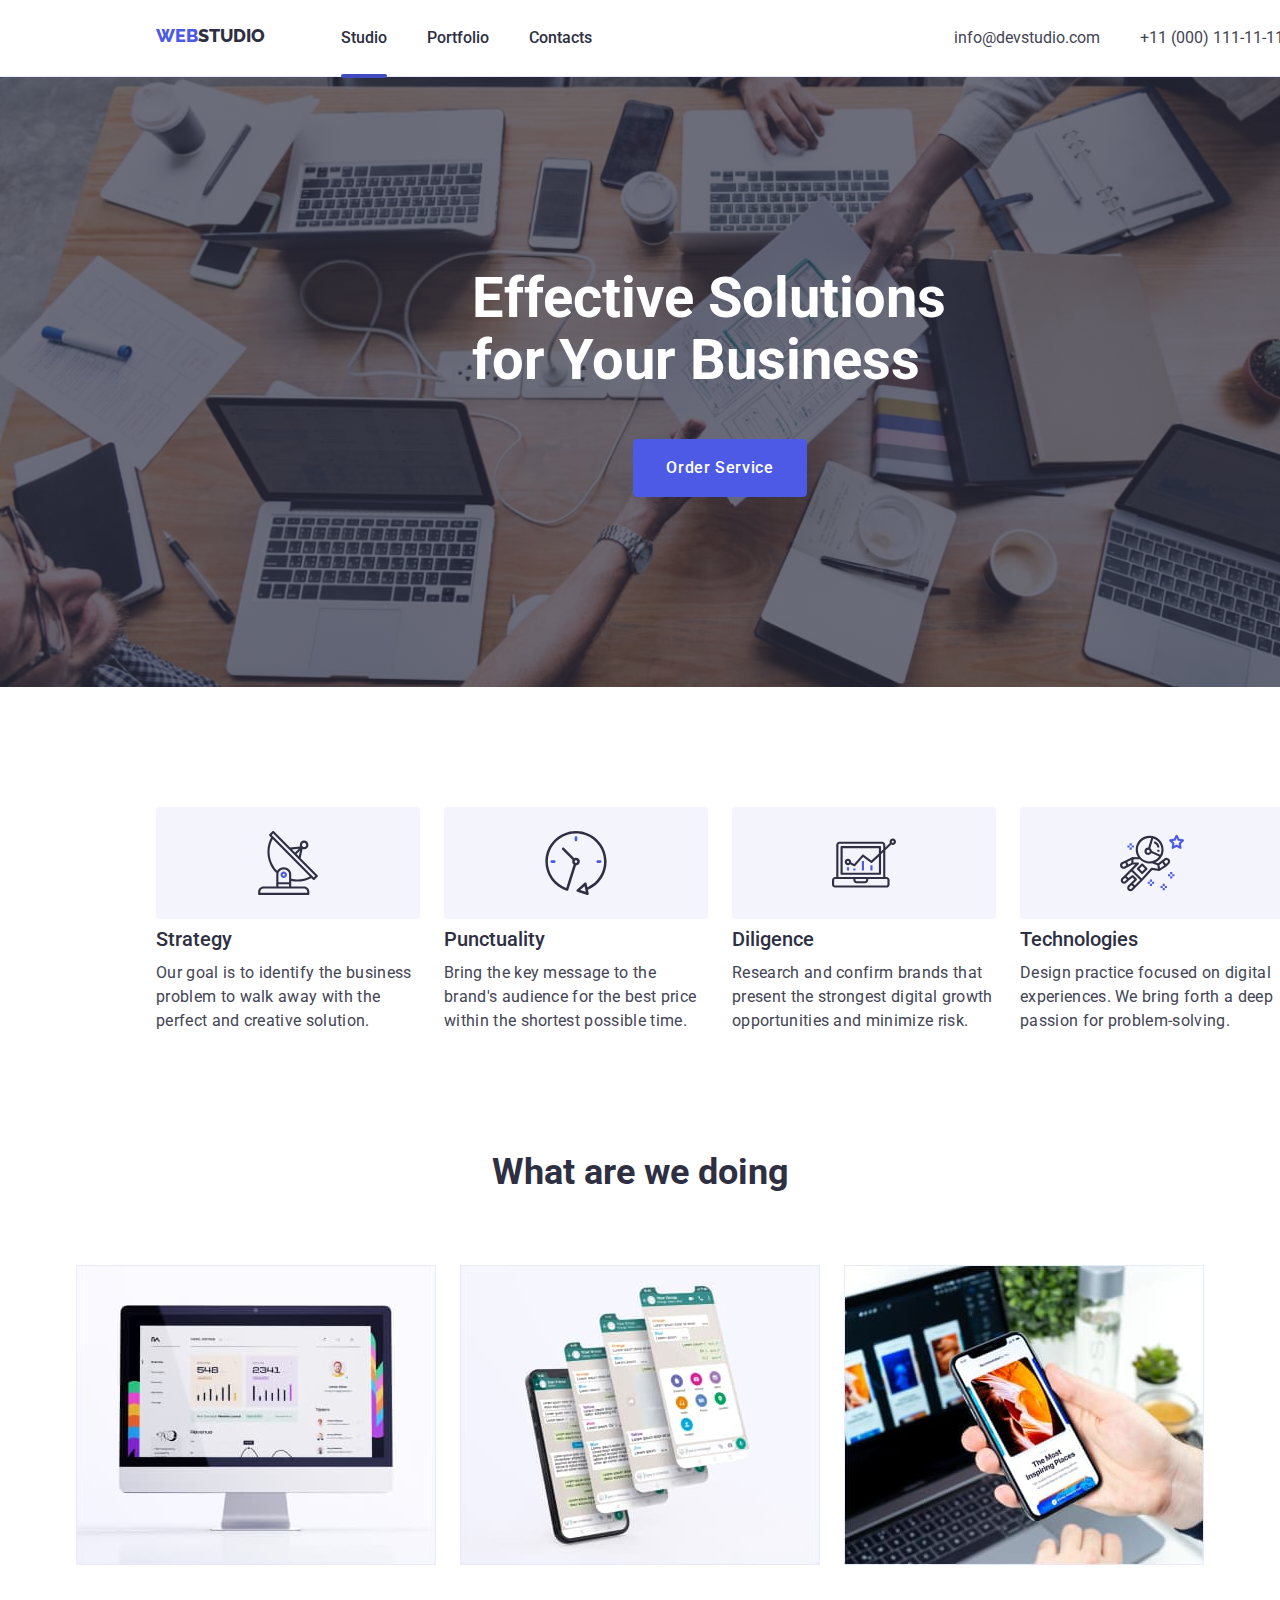
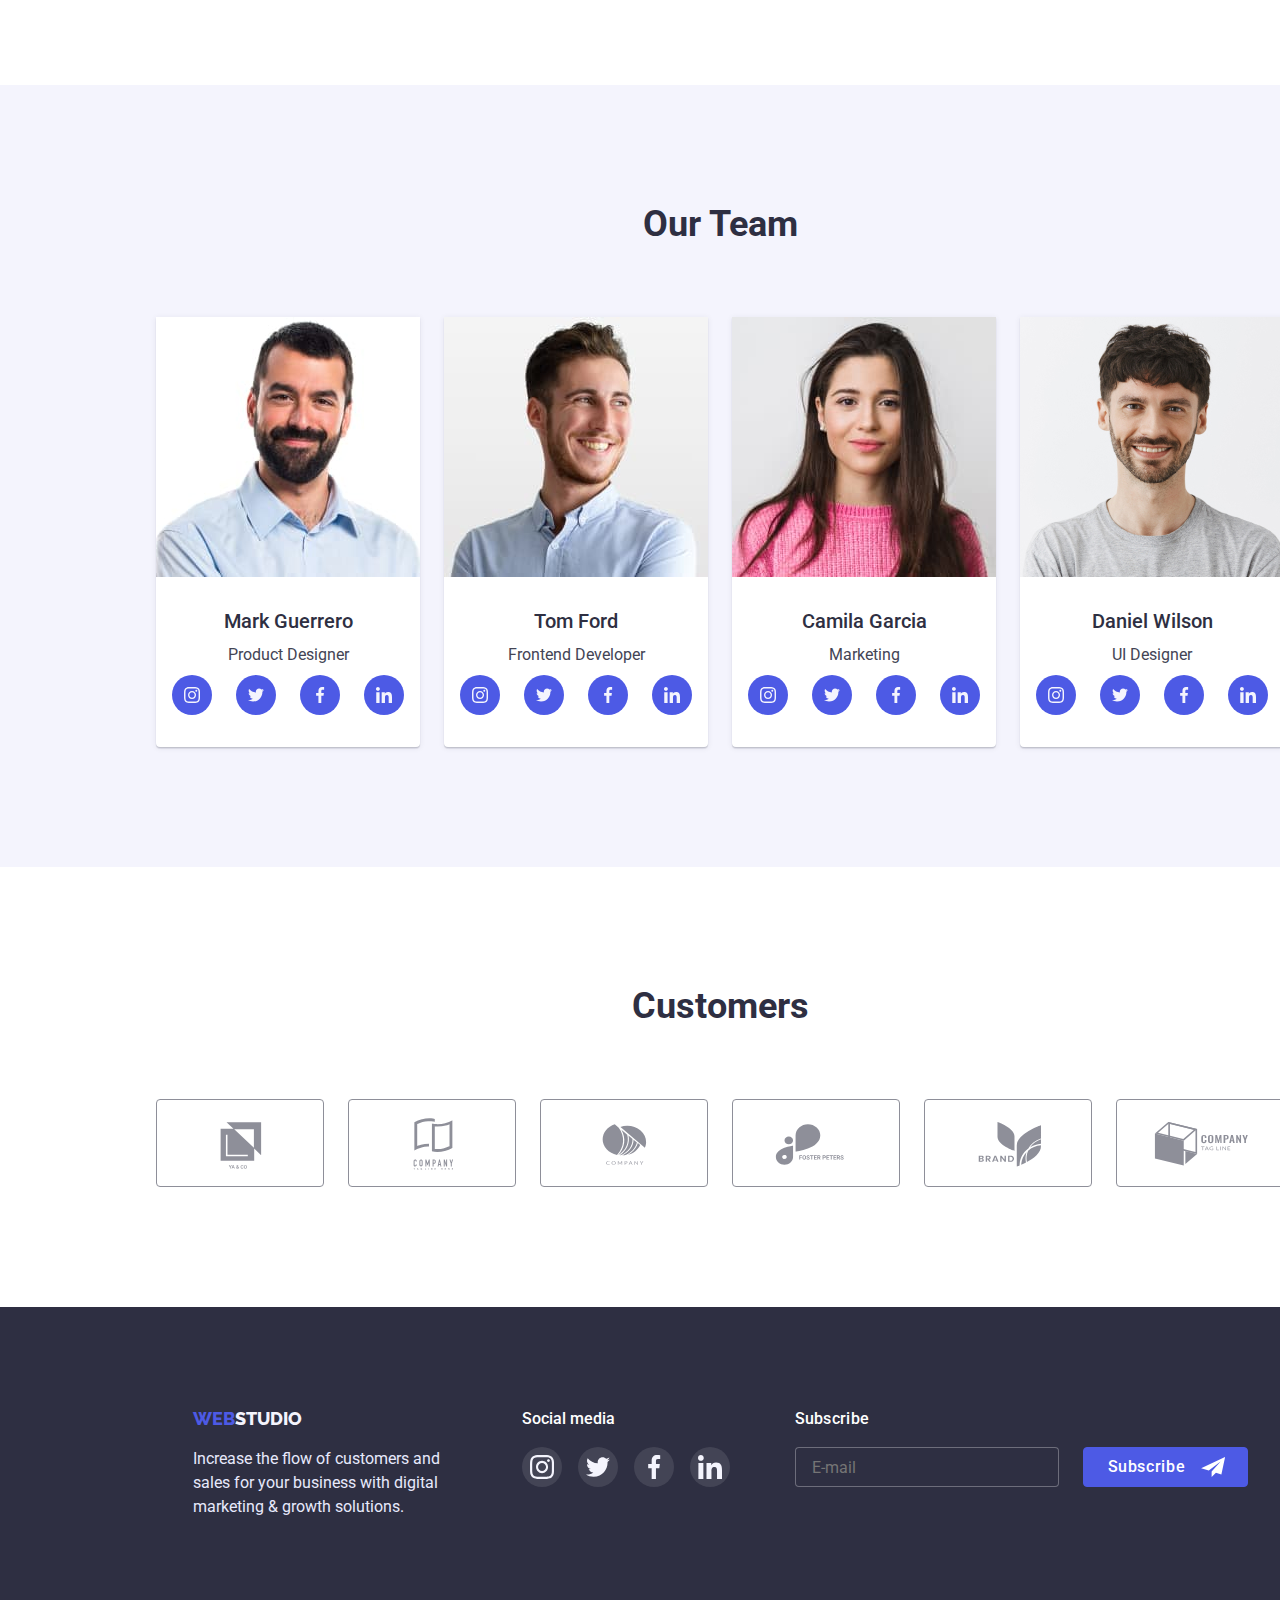
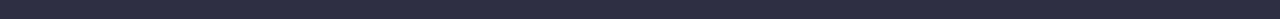
==== commit cd75c610: "change" ====
--- a/index.html
+++ b/index.html
@@ -36,7 +36,7 @@
 </address>
 <button class="menu-open-header" type="button" data-menu-open> <svg class="icon-menu-open" width="32" height="22"><use href="./images/icons.svg#icon-icon-mobile-menu"></use></svg></button>
 </div>
-<div class="mobile-menu" data-menu>
+<div class="mobile-menu is-hidden" data-menu>
     <button class="button-hero-close" type="button" data-menu-close>
         <svg  class="icon-cross" width="8" height="8"><use href="./images/icons.svg#icon-cross"></use></svg></button>
     <div class="container-mobile-header">
--- a/css/style.css
+++ b/css/style.css
@@ -140,6 +140,9 @@
         width: 100%;
         height: 100%;
         background-color: #FFFFFF;
+
+        transition-duration: 250ms;
+        transition-timing-function: cubic-bezier(0.4, 0, 0.2, 1);
     }
     
     .container-mobile-header {
@@ -414,6 +417,16 @@
     padding-bottom: 112px; 
    }
 
+   .capitallize-hero {
+            
+    text-transform: capitalize;
+    font-size: 36px;
+    line-height:1.11;
+    color: #FFFFFF;
+    margin-left: auto;
+    margin-right: auto;
+ }
+
    @media (min-device-pixel-ratio: 2),
   (min-resolution: 192dpi),
   (min-resolution: 2dppx) {
@@ -425,19 +438,18 @@
         .hero-text {    
             margin-bottom: 50px;
             font-weight: 700;
-            font-size: 56px;
+            font-size: 36px;
             line-height:1.11;
             color: #FFFFFF;
             margin: 0 auto;
-            margin-bottom: 48px;
-            max-width: 500px;
+            margin-bottom: 72px;
+            max-width: 320px;
             }
 
          .hero-text {
             font-size: 36px;
             line-height:1.11;
             color: #FFFFFF;
-            max-width: 318px;
             }
         
 
@@ -459,14 +471,15 @@
                      }
                     }
 
+                    .hero-text {  
+                        margin-bottom: 40px;
+                        font-size: 56px;
+                        max-width: 496px;
+                    }
+
                     .capitallize-hero {
-            
-                        text-transform: capitalize;
-                        font-size: 36px;
-                        line-height:1.11;
-                        color: #FFFFFF;
-                        margin-left: auto;
-                        margin-right: auto;
+                        font-size: 56px;
+                        text-transform: lowercase;
                      }
 
             }
@@ -488,6 +501,10 @@
                         background-image: linear-gradient( rgba(46, 47, 66, 0.7), rgba(46, 47, 66, 0.7)), url(../images/bg-desktop.jpg);
                      }
                     }
+
+                    .hero-text {  
+                        margin-bottom: 48px;
+                    }
           }
 
 
@@ -554,8 +571,6 @@
     }
 
     .main-list {
-        display: flex;
-        flex-wrap: wrap;
         margin-top: -72px;
     }
 
@@ -571,6 +586,8 @@
             width: 736px;
         }
         .main-list {
+            display: flex;
+            flex-wrap: wrap;
             margin-left: -24px;
         }
         .main-item {
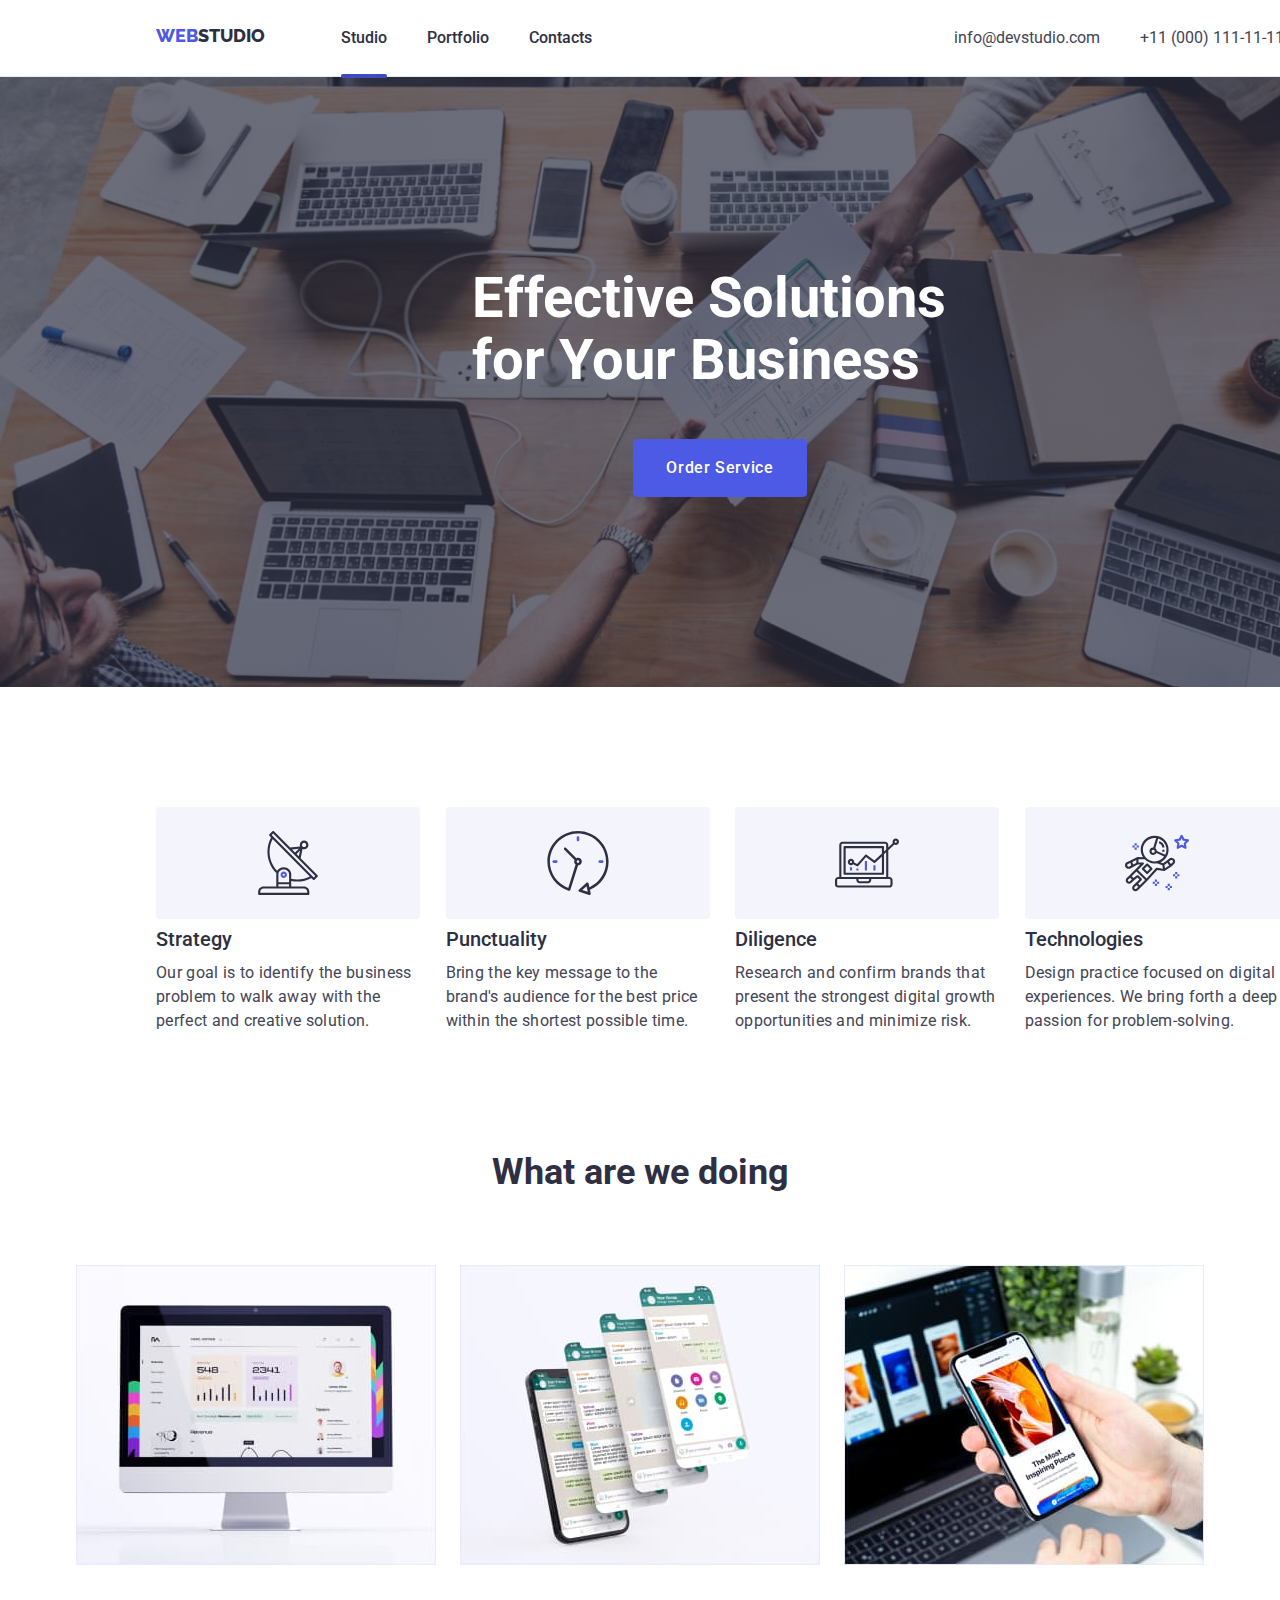
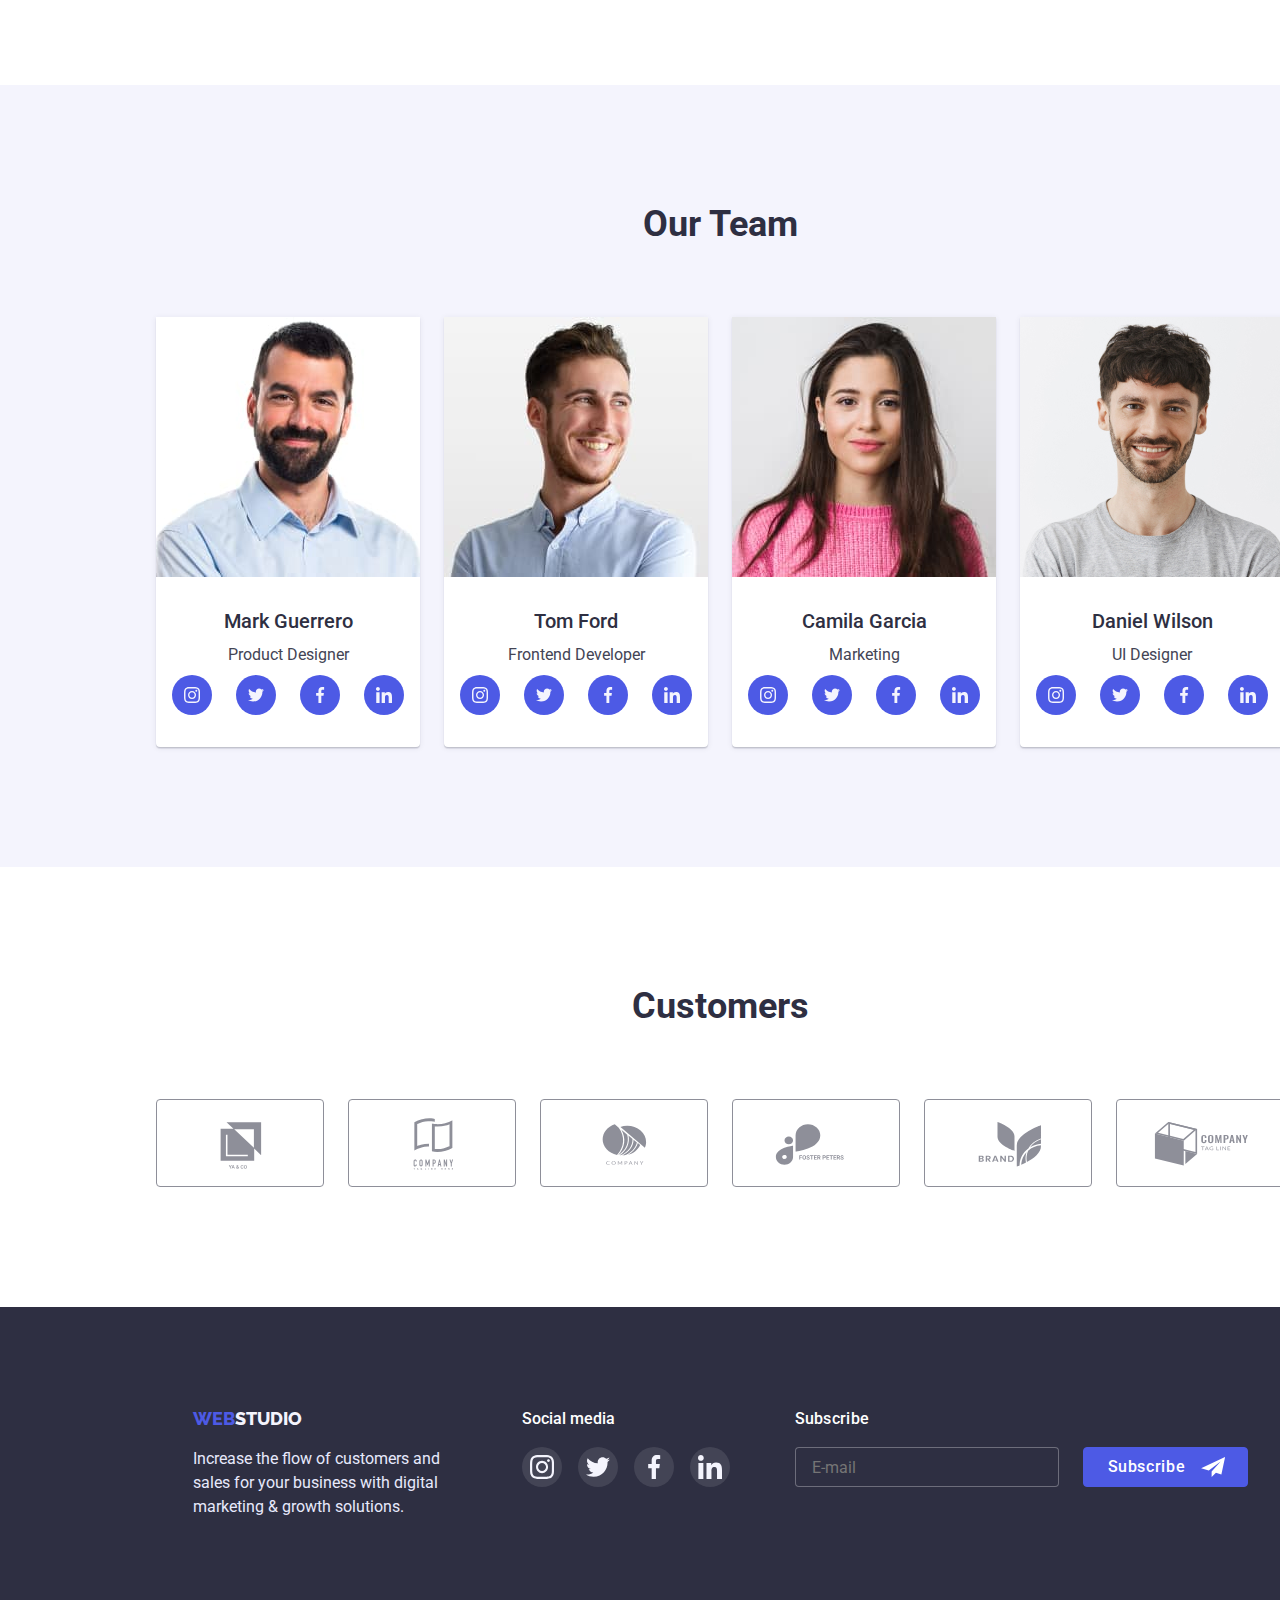
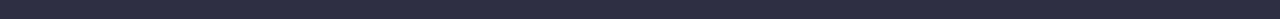
==== commit 68f09585: "change" ====
--- a/index.html
+++ b/index.html
@@ -83,7 +83,6 @@
 <section class="section">
     <div class="container">
     <h2 hidden> Our opportunities</h2>
-    <div class="main-container-item">
 <ul class="main-list list">
     <li class="main-item"> 
     <div class="icon-main">
@@ -113,7 +112,6 @@
     </p> 
 </li>
  </ul>
-</div>
 </div>
 </section>
 <!--Section 3-->
@@ -177,9 +175,9 @@
             <li class="icon-social-item"> <a class="icon-social-link" href="https://www.linkedin.com/" target="_blank"><svg width="16" height="16"><use href="./images/icons.svg#icon-linkedin"></use></svg> </a></li>
         </ul>
     </div>
-    </div>
-    </li>
-    </ul>
+    </li>
+    </ul>
+</div>
 </div>
 </section>
 <!--Section 5-->
--- a/css/style.css
+++ b/css/style.css
@@ -52,7 +52,7 @@
 
         }
 
-.button-container, .header-container, .button-list, .images-list, .photos-list, .icon-item, .team-list-icons, .team-icon  {
+.button-container, .header-container,  .photos-list, .icon-item, .team-list-icons, .team-icon  {
     display: flex;
 }
 
@@ -62,11 +62,6 @@
 
 .section, .photos {
     padding-top: 120px;
-}
-
-.portfolio-main {
-    padding-top: 100px;
-    padding-bottom: 120px;
 }
 
 .header, .image-border {
@@ -546,12 +541,6 @@
         margin: 0 auto;
     }
 
-     @media screen and (max-width: 1199px) {
-        .section {
-            padding-bottom: 96px;
-        }
-     }
-
     .main-title {
     font-weight: 700;
     font-size: 36px;
@@ -566,11 +555,8 @@
     color: var(--secondari-text-color);
     }
 
-    .main-container-item {
+    .main-list {
         width: 396px;
-    }
-
-    .main-list {
         margin-top: -72px;
     }
 
@@ -582,10 +568,9 @@
         .section {
             width: 768px;
         }
-        .main-container-item {
+
+        .main-list {
             width: 736px;
-        }
-        .main-list {
             display: flex;
             flex-wrap: wrap;
             margin-left: -24px;
@@ -596,15 +581,23 @@
         }
     }
 
+    @media screen and (max-width: 1199px) {
+        .section {
+            padding-bottom: 96px;
+        }
+     }
+
     @media screen and (min-width: 1200px) {
         .section {
             width: 1440px;
             padding-top: 120px;
             margin: 0 auto;
         }
-        .main-container-item {
-            width: 1128px;
+
+        .main-list {
+            width: 1158px;
         }
+
         .main-item {
             flex-basis: calc((100% / 4) - 24px);
         }
@@ -1120,11 +1113,24 @@
 
 /*-------------------PORTFOLIO-------------------*/
 
-
-.button-list {
-    display: flex;
-    justify-content: center;
-    margin-bottom: 76px;
+.portfolio-main {
+    padding-top: 48px;
+    padding-bottom: 48px;
+}
+
+.portfolio-container {
+    padding: 0 15px;
+    width: 428px;
+}
+
+ .button-list {
+    display: flex;
+    flex-wrap: wrap;
+    margin-bottom: 48px;
+ }
+
+.button-item:nth-child(-n + 3) {
+    margin-bottom: 16px;
 }
 
 .button-list .button-item:not(:last-child) {
@@ -1159,50 +1165,6 @@
 
 /*-------Images portfolio--------*/
 
-.portfolio-container {
-    width: 1158px;
-    margin-left: auto;
-    margin-right: auto;
-    padding-left: 15px;
-    padding-right: 15px;
-}
-
-.images-item:hover .overflov .overflov-title,
-.overflov-focus:focus .overflov .overflov-title, .images-item {
- transform: translateY(0%);
-}
-
-.overflov-focus {
-   text-decoration: none;
-   transition-property: transform;
-   transition-duration: 250ms;
-   transition-timing-function: cubic-bezier(0.4, 0, 0.2, 1);
-}
-
-.overflov {
-  position: relative;
-   overflow: hidden;
-
-   transition-property: transform;
-   transition-duration: 250ms;
-   transition-timing-function: cubic-bezier(0.4, 0, 0.2, 1);
-}
-
-.overflov-title {
-  position: absolute;
-  top: 0;
-  left: 0;
-  background-color: #404BBF;
-  width: 100%;
-  height: 100%;
-  transform: translateY(100%);
-  
-   transition-property: transform;
-   transition-duration: 250ms;
-   transition-timing-function: cubic-bezier(0.4, 0, 0.2, 1);
-}
-
-
 .text-overflov {
     font-weight: 400;
     font-size: 16px;
@@ -1213,22 +1175,6 @@
     margin-top: 40px;
 }
 
-
-.images-list {
-    padding: 0;
-    margin: 0;
-    flex-wrap: wrap;
-    margin-left: -24px;
-    margin-top: -48px;
-}
-
-
- .images-list > .images-item {
-    flex-basis: calc(100% /3 - 24px );
-    margin-left: 24px;
-    margin-top: 48px;
-}  
-
 .images-item {
     cursor: pointer;
 
@@ -1261,7 +1207,130 @@
 color: var(--secondari-text-color);
 } 
 
-
+.overflov-focus {
+    text-decoration: none;
+}
+
+.images-list {
+    width: 396px;
+    margin: 0 auto;
+}
+
+@media screen and (max-width: 767px) {
+    
+    .images-item:not(:last-child) {
+        margin-bottom: 48px;
+    }
+}
+
+@media screen and (min-width: 768px) {
+    
+    .portfolio-container {
+        width: 736px;
+    }
+
+    .button-list {
+        justify-content: center;
+    }
+    
+    .images-list {
+        width: 736px;
+        display: flex;
+        padding: 0;
+        margin: 0;
+        flex-wrap: wrap;
+        margin-left: -24px;
+        margin-top: -72px;
+    }
+    
+    
+     .images-list > .images-item {
+
+        flex-basis: calc((100% / 2) - 24px );
+        margin-left: 24px;
+        margin-top: 72px;
+    }  
+}
+
+@media screen and (max-width: 1199px){
+    .text-overflov {
+       display: none;
+    }
+}
+
+@media screen and (min-width: 1200px) {
+    
+    .portfolio-container {
+        width: 1158px;
+        margin-left: auto;
+        margin-right: auto;
+        padding-left: 15px;
+        padding-right: 15px;
+    }
+
+    .portfolio-main {
+        padding-top: 96px;
+        padding-bottom: 120px;
+    }
+
+    .button-list {
+        width: 1158px;
+    }
+
+    .images-list {
+        width: 1158px;
+    }
+    
+    .images-item:hover .overflov .overflov-title,
+    .overflov-focus:focus .overflov .overflov-title, .images-item {
+     transform: translateY(0%);
+    }
+    
+    .overflov-focus {
+       transition-property: transform;
+       transition-duration: 250ms;
+       transition-timing-function: cubic-bezier(0.4, 0, 0.2, 1);
+    }
+    
+    .overflov {
+      position: relative;
+       overflow: hidden;
+    
+       transition-property: transform;
+       transition-duration: 250ms;
+       transition-timing-function: cubic-bezier(0.4, 0, 0.2, 1);
+    }
+    
+    .overflov-title {
+      position: absolute;
+      top: 0;
+      left: 0;
+      background-color: #404BBF;
+      width: 100%;
+      height: 100%;
+      transform: translateY(100%);
+      
+       transition-property: transform;
+       transition-duration: 250ms;
+       transition-timing-function: cubic-bezier(0.4, 0, 0.2, 1);
+    }
+    
+        
+    .images-list {
+        padding: 0;
+        margin: 0;
+        flex-wrap: wrap;
+        margin-left: -24px;
+        margin-top: -48px;
+    }
+    
+    
+     .images-list > .images-item {
+        flex-basis: calc((100% / 3) - 24px );
+        margin-left: 24px;
+        margin-top: 48px;
+    }  
+}
 
 /*--------FORM--------*/
 
@@ -1493,8 +1562,8 @@
 
 @media screen and (min-width: 767px) {
     .modal-btn {
-        left: 50%;
-        transform: translate(-50%);
+        top: 96px;
+        left: 180px;
         width: 408px;
         height: 586px;
         }
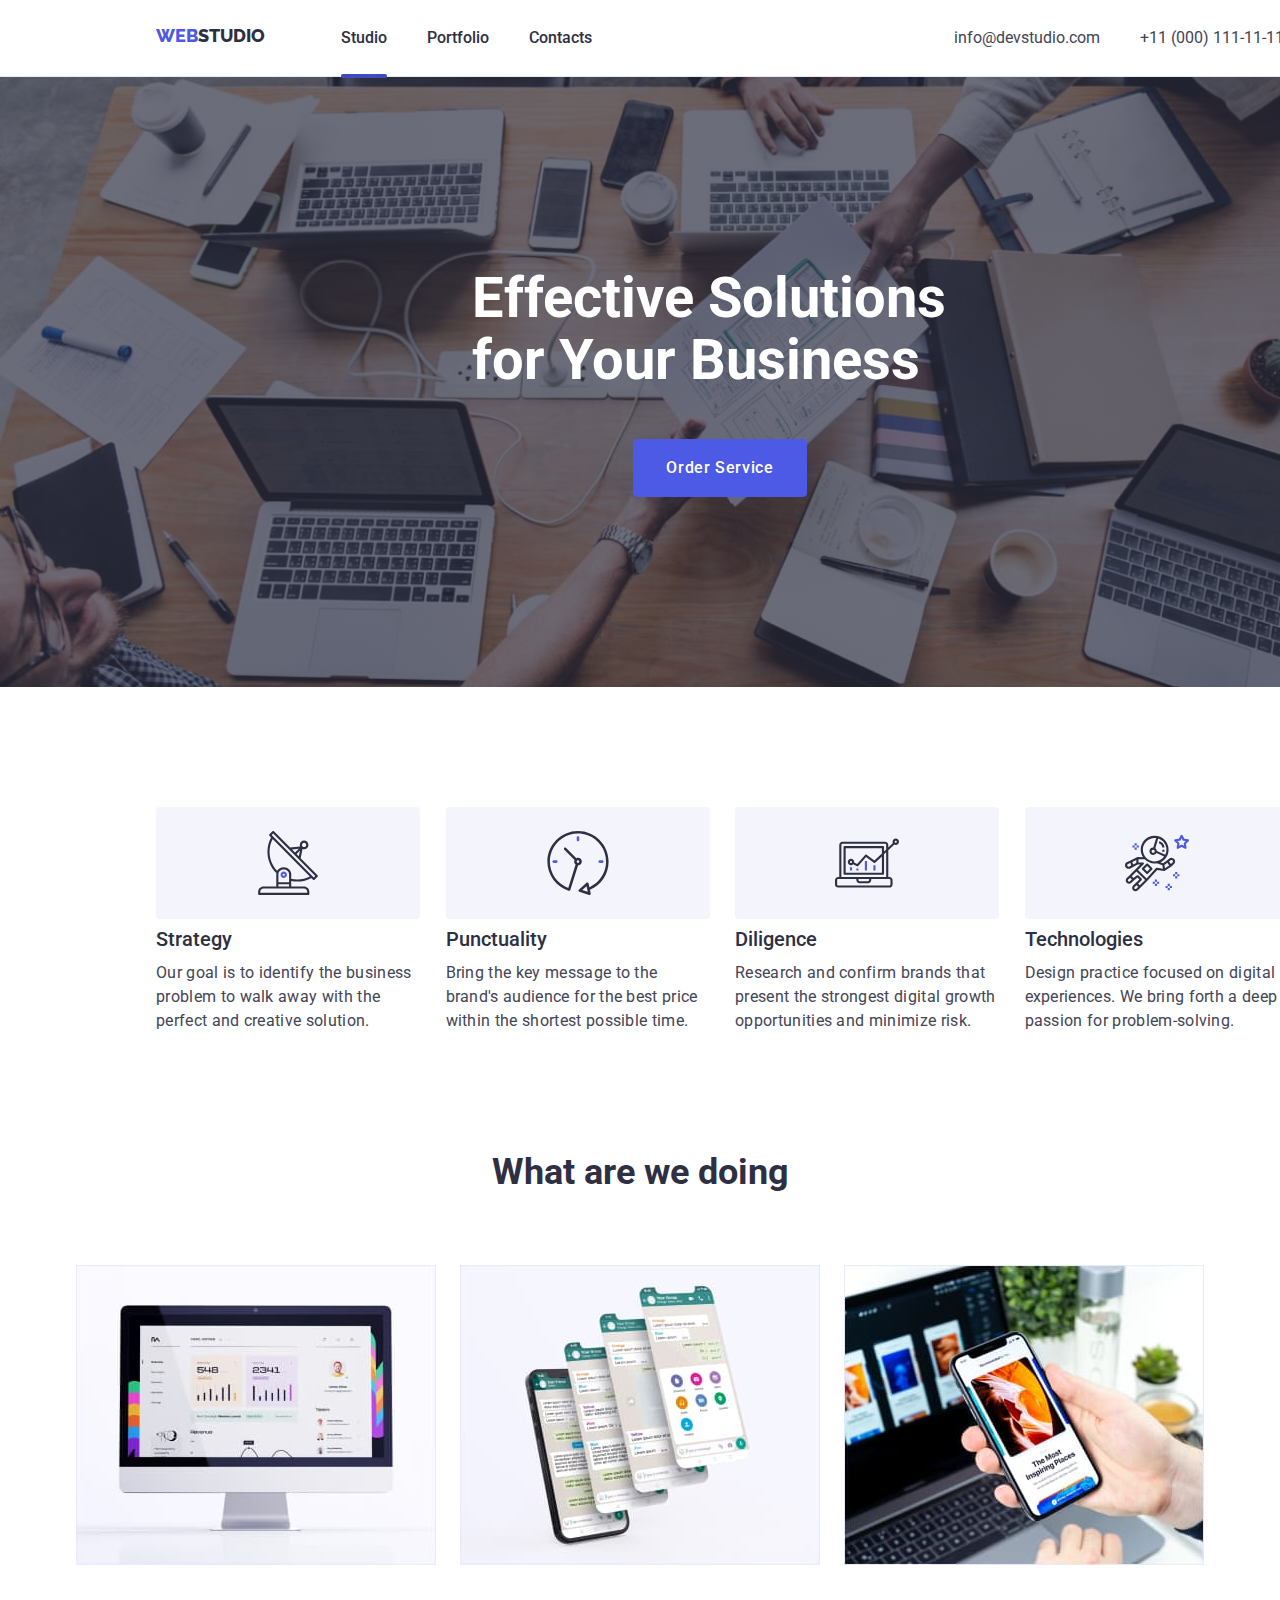
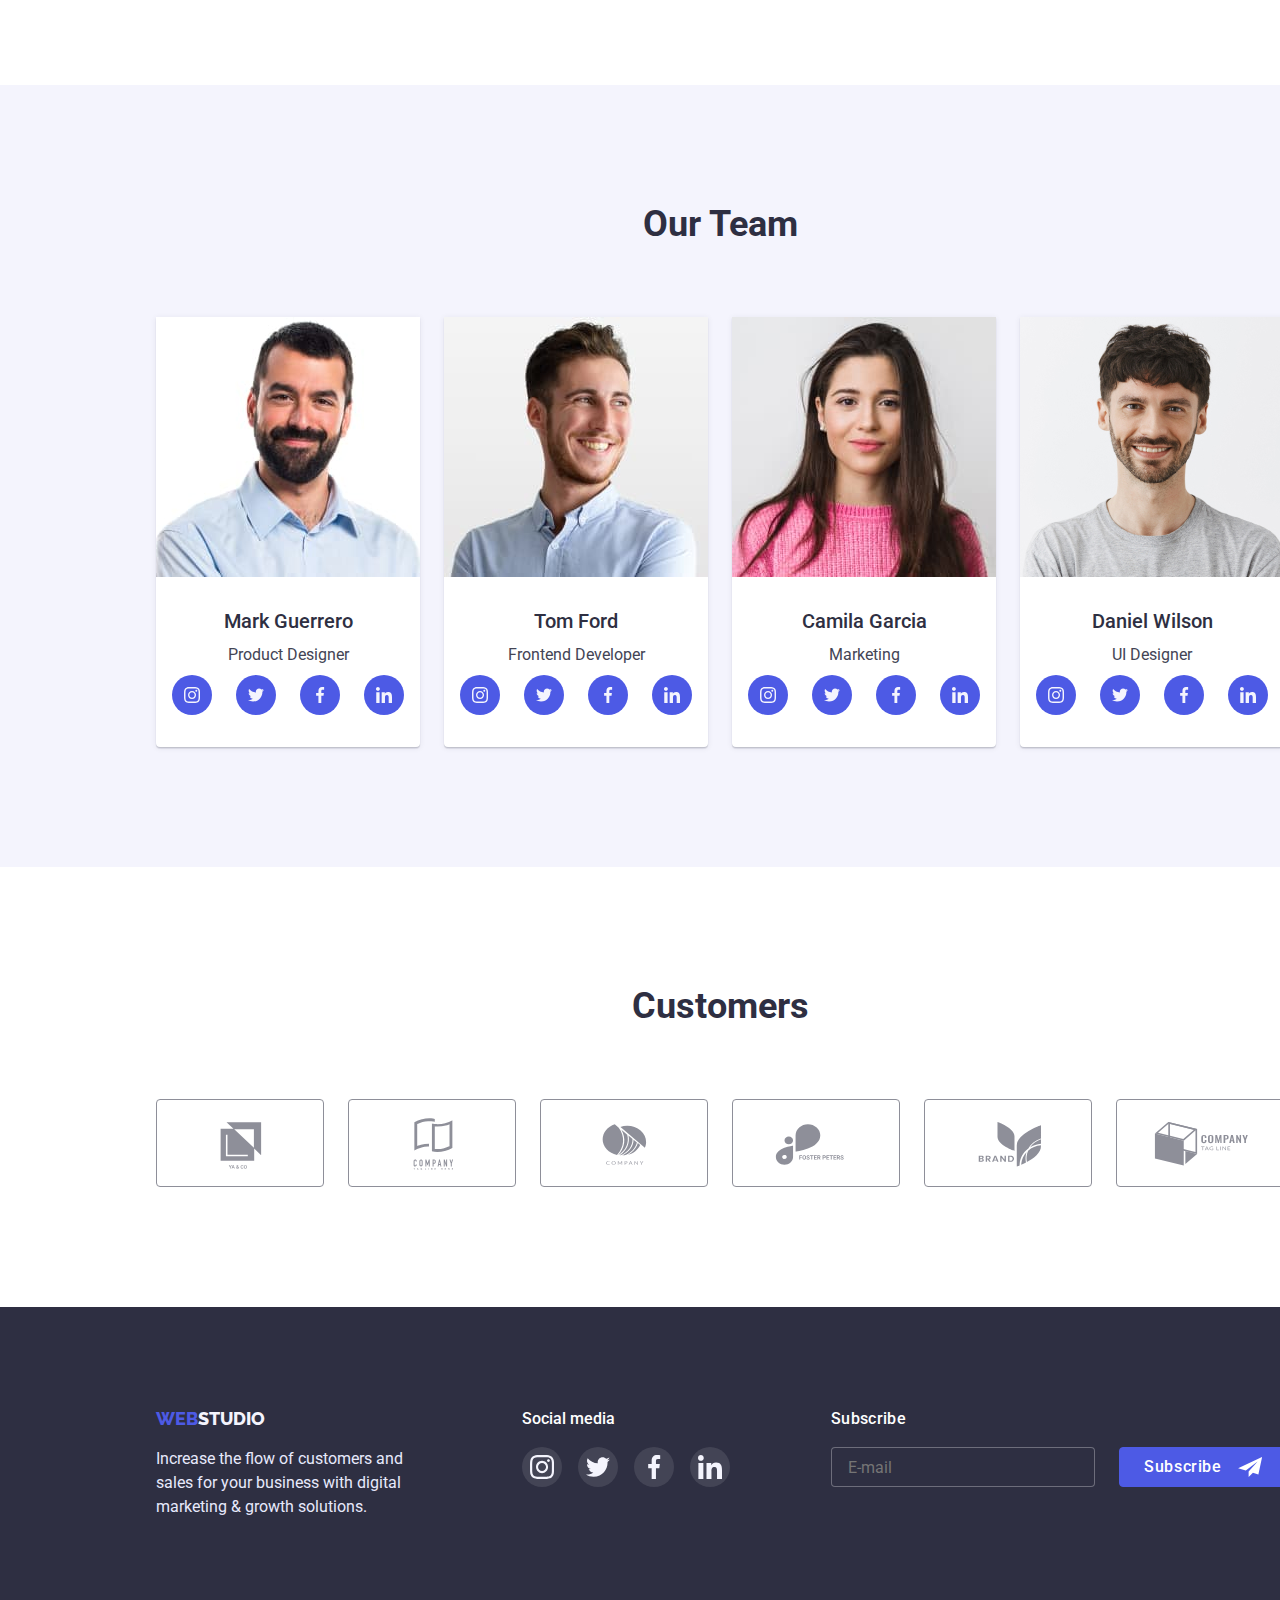
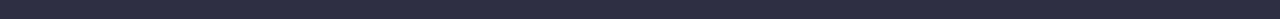
==== commit 36293ee2: "change" ====
--- a/index.html
+++ b/index.html
@@ -74,7 +74,7 @@
 <main>
     <!--Section 1-->
 <section class="hero"> 
-<div class="container">
+<div class="container container-hero">
      <h1 class="hero-text">Effective Solutions <span class="capitallize-hero">for</span> Your Business</h1>
     <button class="button-hero" type="button" data-modal-open>Order Service</button>
 </div>
--- a/css/style.css
+++ b/css/style.css
@@ -35,6 +35,12 @@
 
 @media screen and (min-width: 320px) {
     .container {
+        width: 320px;
+    }
+}
+
+@media  screen and (min-width: 428px) {
+    .container {
         width: 428px;
     }
 }
@@ -87,7 +93,7 @@
 
 .header {
     margin: 0 auto;
-    width: 428px;
+    min-width: 320px;
     border-top-style: none;
     border-left-style: none;
     border-right-style: none;
@@ -126,8 +132,36 @@
     align-items: center;
 }
 
-
-@media screen and (max-width: 428px) {
+.tel-link-mobile {
+    font-style: normal;
+    font-weight: 600;
+    font-size: 29px;
+    line-height: 1.11;
+    color: #2E2F42;
+    text-decoration: none;
+    margin-bottom: 40px;
+}
+
+.icon-social-list-mobile .icon-social-item-mobile:not(:last-child) {
+    margin-right: 30px;
+}
+
+@media screen and (min-width: 428px) {
+    .header {
+        min-width: 428px;
+    }
+  
+    .tel-link-mobile {
+        font-size: 36px;
+    }
+
+    .icon-social-list-mobile .icon-social-item-mobile:not(:last-child) {
+        margin-right: 56px;
+    }
+}
+
+
+@media screen and (max-width: 767px) {
 
     .mobile-menu {
         position: fixed;
@@ -153,7 +187,16 @@
         justify-content: space-between;
     
     }
-    
+
+    
+    .header-item-mobile:not(:last-child) {
+     margin-bottom: 40px;
+    }
+    
+    .address-mobile {
+        margin-bottom: 48px;
+    }
+
     .nav-link-mobile {
         font-weight: 700;
         font-size: 36px;
@@ -165,25 +208,9 @@
         transition-property: color;
         transition-duration: 250ms;
         transition-timing-function: cubic-bezier(0.4, 0, 0.2, 1);
-    }
-    
-    .header-item-mobile:not(:last-child) {
-     margin-bottom: 40px;
-    }
-    
-    .address-mobile {
-        margin-bottom: 48px;
-    }
-    
-    .tel-link-mobile {
-        font-style: normal;
-        font-weight: 600;
-        font-size: 36px;
-        line-height: 1.11;
-        color: #2E2F42;
-        text-decoration: none;
-        margin-bottom: 40px;
-    }
+
+    } 
+    
     
     .mail-link-mobile {
         font-style: normal;
@@ -228,16 +255,9 @@
         transition-timing-function: cubic-bezier(0.4, 0, 0.2, 1);
     }
     
-    .icon-social-list-mobile .icon-social-item-mobile:not(:last-child) {
-        margin-right: 56px;
-    }
-}
-
-@media screen and (min-width: 429px)  {
-    .mobile-menu {
-        display: none;
-    }
-}
+    
+}
+
 
 @media screen and (max-width: 767px) {
 
@@ -272,8 +292,12 @@
 @media screen and (min-width: 768px) {
 
     .header {
-        width: 768px;
+        min-width: 768px;
        }
+
+       .mobile-menu {
+        display: none;
+    }
 
 .menu-open-header {
     display: none;
@@ -306,7 +330,7 @@
 
 }
 
-.logo, .nav-link, .mail-link, .tel-link {
+.logo, .nav-link, .mail-link {
     padding-top: 24px;
     padding-bottom: 22px;
 }
@@ -366,7 +390,7 @@
 @media screen and (min-width: 1200px) {
     
     .header {
-        width: 1440px;
+        min-width: 1440px;
        }
 
     .adress-list {
@@ -403,7 +427,7 @@
 
 
    .hero {
-    width: 428px;
+    min-width: 320px;
     background-image: linear-gradient( rgba(46, 47, 66, 0.7), rgba(46, 47, 66, 0.7)), url(../images/bg-image-mobile.jpg);
     background-size: cover;
     background-repeat: no-repeat;
@@ -420,6 +444,10 @@
     color: #FFFFFF;
     margin-left: auto;
     margin-right: auto;
+ }
+
+ .container-hero {
+    width: 265px;
  }
 
    @media (min-device-pixel-ratio: 2),
@@ -448,6 +476,12 @@
             }
         
 
+            @media screen and (min-width: 428px) {
+                .container-hero {
+                    width: 428px;
+                 }
+            }
+
 
             @media screen and (min-width: 768px) {
                 .hero {
@@ -465,6 +499,10 @@
                         background-image: linear-gradient( rgba(46, 47, 66, 0.7), rgba(46, 47, 66, 0.7)), url(../images/bg-tablet.jpg);
                      }
                     }
+
+                    .container-hero {
+                        width: 768px;
+                     }
 
                     .hero-text {  
                         margin-bottom: 40px;
@@ -489,6 +527,10 @@
                 padding-bottom: 190px;
                }
 
+               .container-hero {
+                width: 1158px;
+             }
+
                @media (min-device-pixel-ratio: 2), 
                      (min-resolution: 192dpi),
                      (min-resolution: 2dppx) {
@@ -533,7 +575,7 @@
 
     .section {
         margin: 0 auto;
-        width: 428px;
+        width: 320px;
         padding-top: 96px;
      }
 
@@ -556,12 +598,21 @@
     }
 
     .main-list {
-        width: 396px;
         margin-top: -72px;
     }
 
      .main-item {
             margin-top: 72px;
+        }
+
+        @media screen and (min-width: 427px) {
+            .section {
+                width: 428px;
+             }
+
+             .main-list {
+                width: 396px;
+             }
         }
 
     @media  screen and (min-width: 768px) {
@@ -723,7 +774,7 @@
 }
 
 .main-team {
-    width: 428px;
+    min-width: 320px;
     margin: 0 auto;
     background-color: #F4F4FD;
     padding-top: 96px;
@@ -745,10 +796,10 @@
 @media screen and (min-width: 767px) {
     
     .main-team {
-        width: 768px;
+        min-width: 768px;
     }
     .team-container-item {
-        width: 552px;
+        width: 553px;
     }
     .main-team {
         padding-bottom: 104px;
@@ -769,7 +820,7 @@
 
 @media screen and (min-width: 1200px) {
     .main-team {
-        width: 1440px;
+        min-width: 1440px;
         padding-top: 120px;
         padding-bottom: 120px;
     }
@@ -822,7 +873,7 @@
 /*--------Customers--------*/
 
 .customers {
-    width: 428px;
+    width: 320px;
     margin: 0 auto;
     padding-top: 96px;
     padding-bottom: 96px;
@@ -839,7 +890,7 @@
 }
 
 .customers-container-item {
-    width: 376px;
+    width: 290px;
     margin: 0 auto;
 }
 
@@ -851,37 +902,51 @@
 }
 
 .customer-item {
+    width: 130px;
     display: flex;
     align-items: center;
     justify-content: center;
     padding: 16px 32px;
-    width: 168px;
     height: 88px;
-    fill:#8e8f99;
+    fill: #8e8f99;
     border: 1px solid #8E8F99;
     border-radius: 4px;
     cursor: pointer;
-
     transition-property: fill, border;
     transition-duration: 250ms;
     transition-timing-function: cubic-bezier(0.4, 0, 0.2, 1);
-
     flex-basis: calc((100% / 2 ) - 16px);
     margin-top: 72px;
     margin-left: 16px;
 }
 
+@media screen and (min-width: 428px) {
+    
+    .customers {
+        width: 428px;
+    }
+
+    .customers-container-item {
+        width: 396px;
+    }
+    
+    .customer-item {
+        width: 168px;
+    }
+}
+
 @media screen and (min-width: 768px) {
     .customers {
         width: 768px;
     }
     .customers-container-item {
-        width: 618px;
+        width: 553px;
     }
     .customers-list {
         margin-left: -24px;
     }
     .customer-item {
+        width: 168px;
         flex-basis: calc((100% / 3 ) - 24px);
         margin-left: 24px;
     }
@@ -911,7 +976,7 @@
 
 .footer {
     margin: 0 auto;
-    width: 428px;
+    min-width: 320px;
     padding-top: 96px;
     padding-bottom: 96px;
     background-color: var(--primary-text-color)
@@ -1048,6 +1113,12 @@
     fill: #FFFFFF;
 }
 
+@media screen and (min-width: 428px) {
+    .footer {
+        min-width: 428px;
+    }
+}
+
 @media screen and (max-width: 767px) {
     .title-subscribe, .title-subscribe, .footer-social-list, .footer-social-title, .logo-footer { 
         justify-content: center;
@@ -1072,14 +1143,14 @@
 
 @media screen and (min-width: 768px) {
     .footer {
-        width: 768px;
+        min-width: 768px;
         display: flex;
     }
     .container-footer {
         display: flex;
         flex-wrap: wrap;
         gap: 24px;
-        width: 552px;
+        width: 580px;
     }
     .footer-text {
         max-width: 264px;
@@ -1101,11 +1172,11 @@
         margin: 0 auto;
         padding-top: 100px;
         padding-bottom: 100px;
-        width: 1440px;
+        min-width: 1440px;
     }
     .container-footer {
         justify-content: space-between;
-        width: 1085px;
+        width: 1158px;
     }
 }
 
@@ -1347,10 +1418,11 @@
     }
     .modal-btn {
         position: absolute;
-        top: 96px;
-        left: 18px;
-        width: 392px;
-        height: 586px;
+        top: 50%;
+        left: 50%;
+        transform: translate(-50%, -50%);
+        width: 290px;
+        height: 630px;
         background-color: #FCFCFC;
         transition-property: background-color;
         transition-duration: 250ms;
@@ -1367,7 +1439,7 @@
         display: flex;
         width: 24px;
         height: 24px;
-        margin-left: 360px;
+        margin-left: 85%;
         margin-top: 24px;
         background-color: #FCFCFC;
         border: 1px solid #E7E9FC;
@@ -1471,7 +1543,7 @@
     position: relative;
     display: flex;
     flex-direction: column;
-    width: 360px;
+    width: 100%;
     height: 120px;
     font-size: 12px;
     border: 1px solid rgba(33, 33, 33, 0.2);
@@ -1500,7 +1572,7 @@
 }
 
 .border-checkbox {
-    width: 16px;
+    width: 23px;
     height: 16px;
     border: 1.25px solid #2E2F42;
     border-radius: 2px;
@@ -1560,24 +1632,34 @@
 }
 
 
+@media screen and (min-width: 428px) {
+    .modal-btn {
+        width: 396px;
+        height: 586px;
+        }
+
+        .border-checkbox {
+            width: 16px;
+            height: 16px;
+           }
+}
+
 @media screen and (min-width: 767px) {
     .modal-btn {
-        top: 96px;
-        left: 180px;
         width: 408px;
-        height: 586px;
         }
         
 }
 
 @media screen and (min-width: 1200px) {
     .modal-btn {
-        top: 50%;
-        left: 50%;
-        transform: translate(-50%, -50%);
-        width: 408px;
         height: 584px;
         }
         
-}
-
+       .button-hero-close {
+        margin-left: 360px;
+       }
+
+       
+}
+
